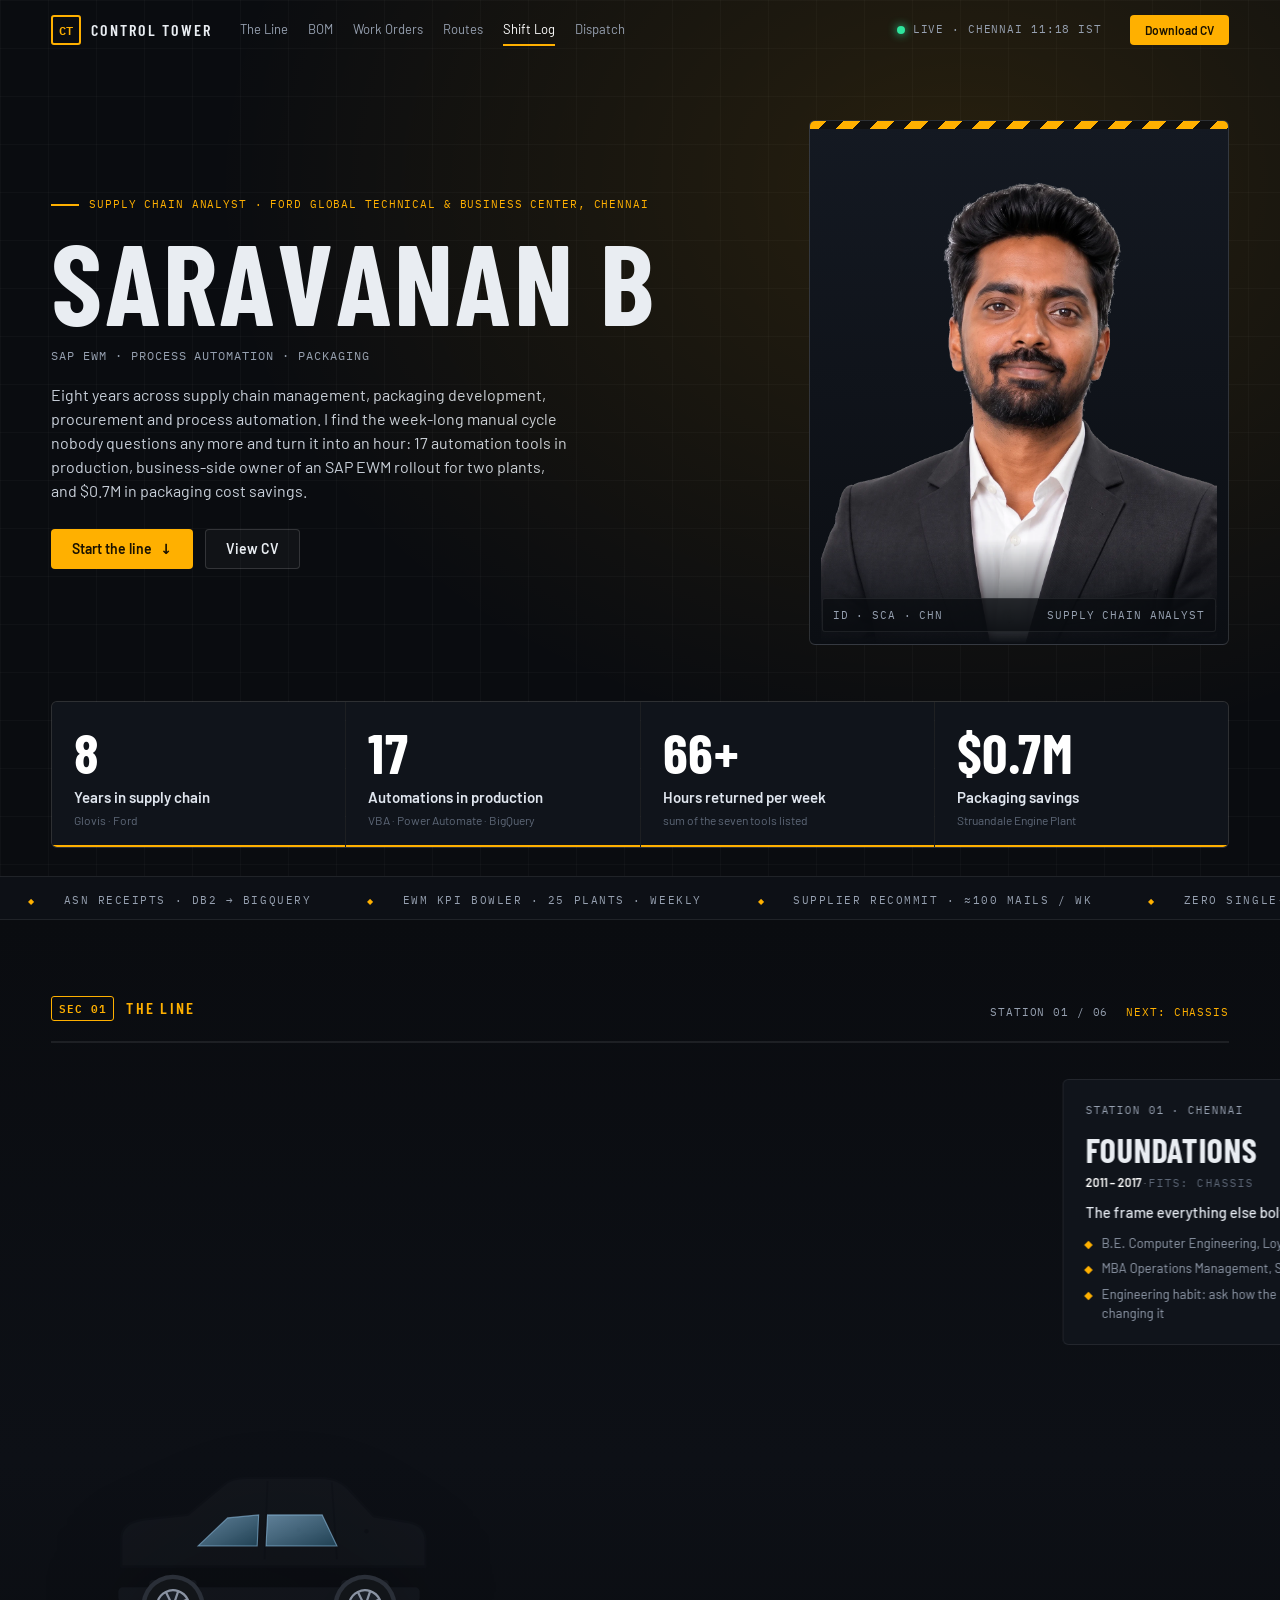
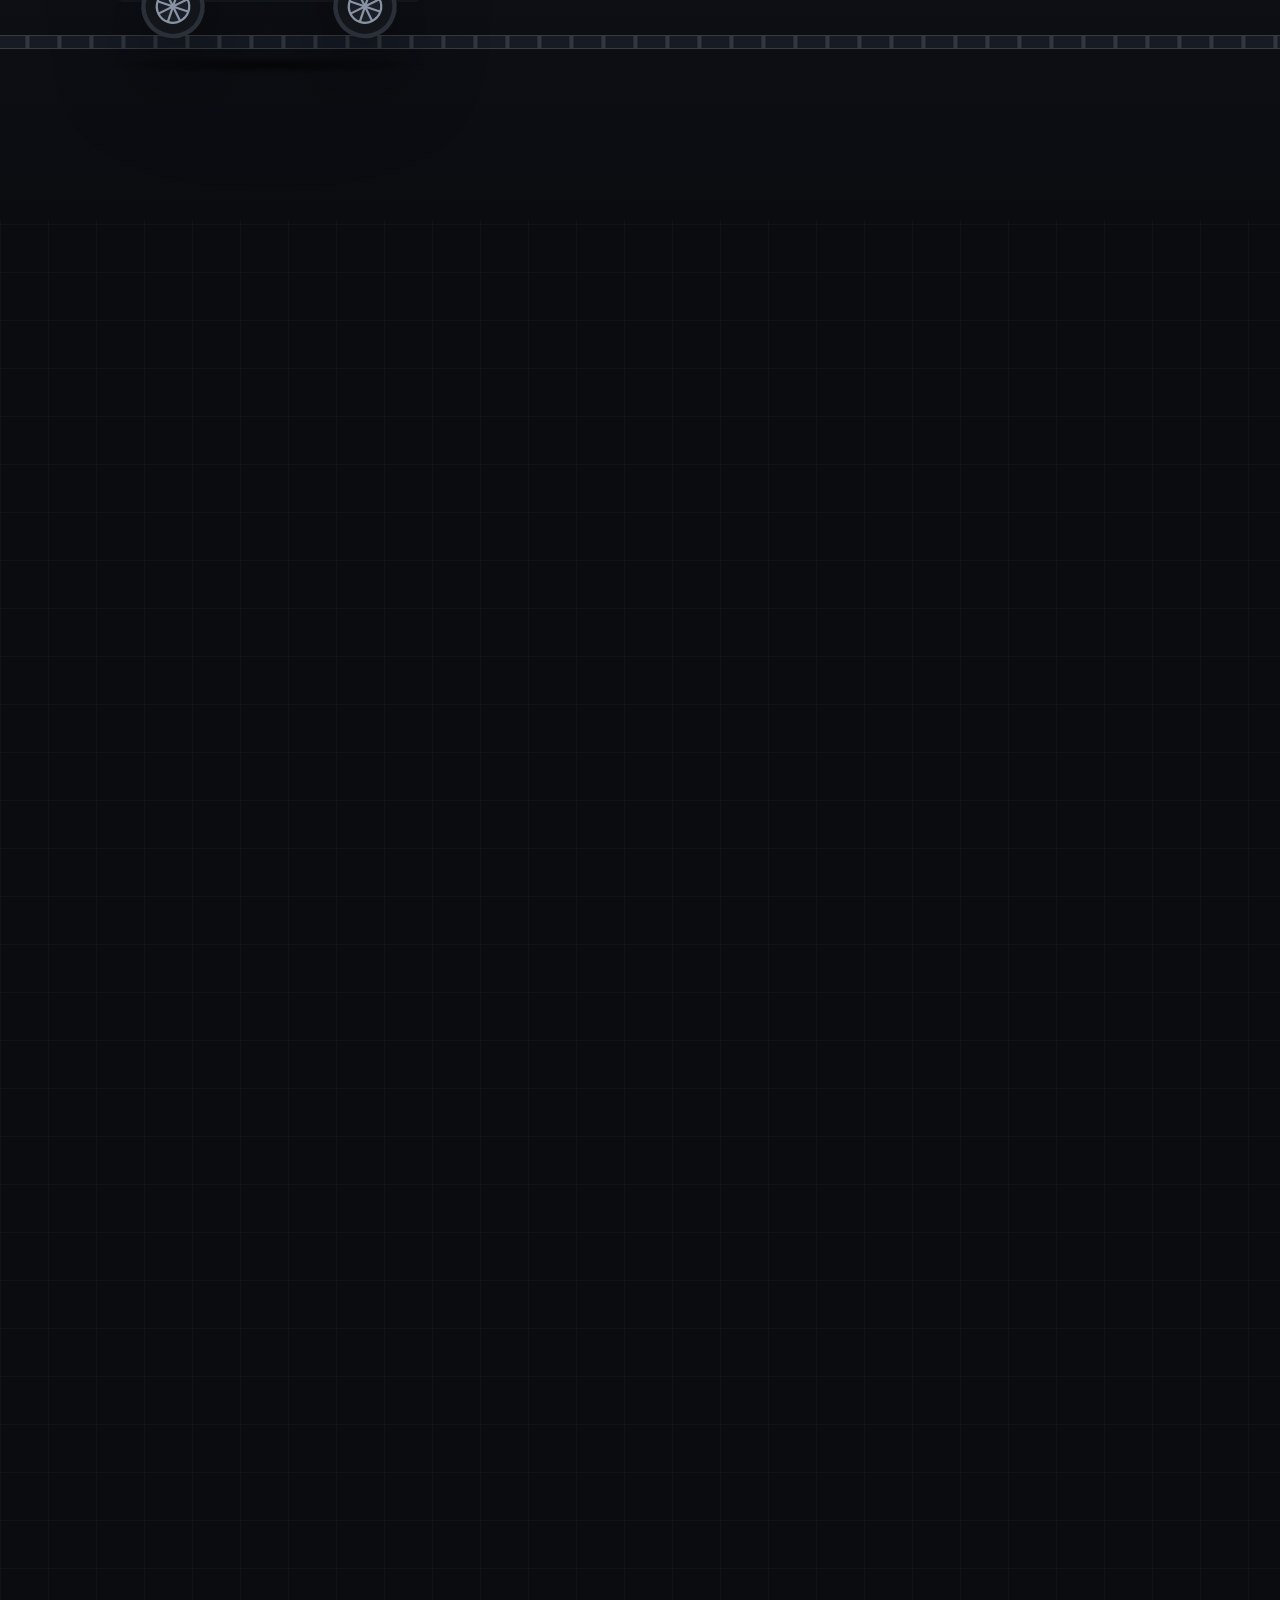
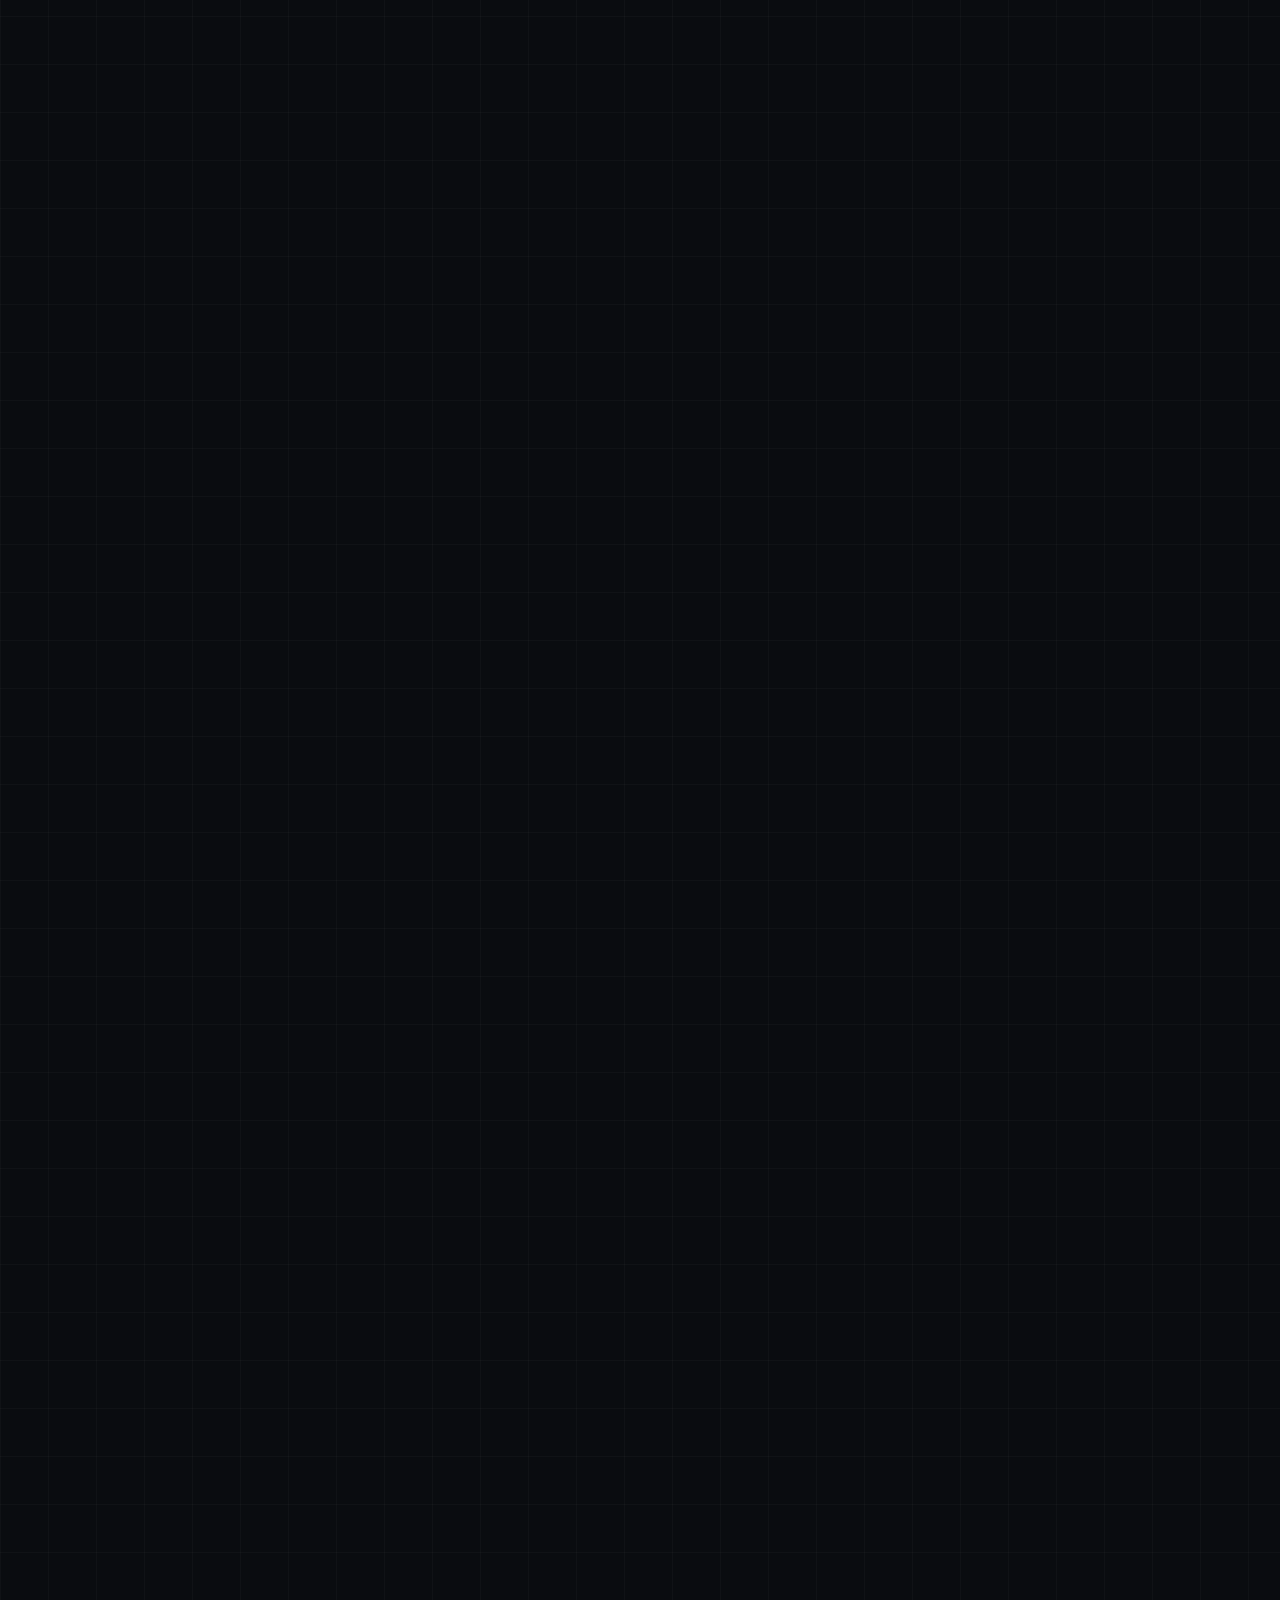
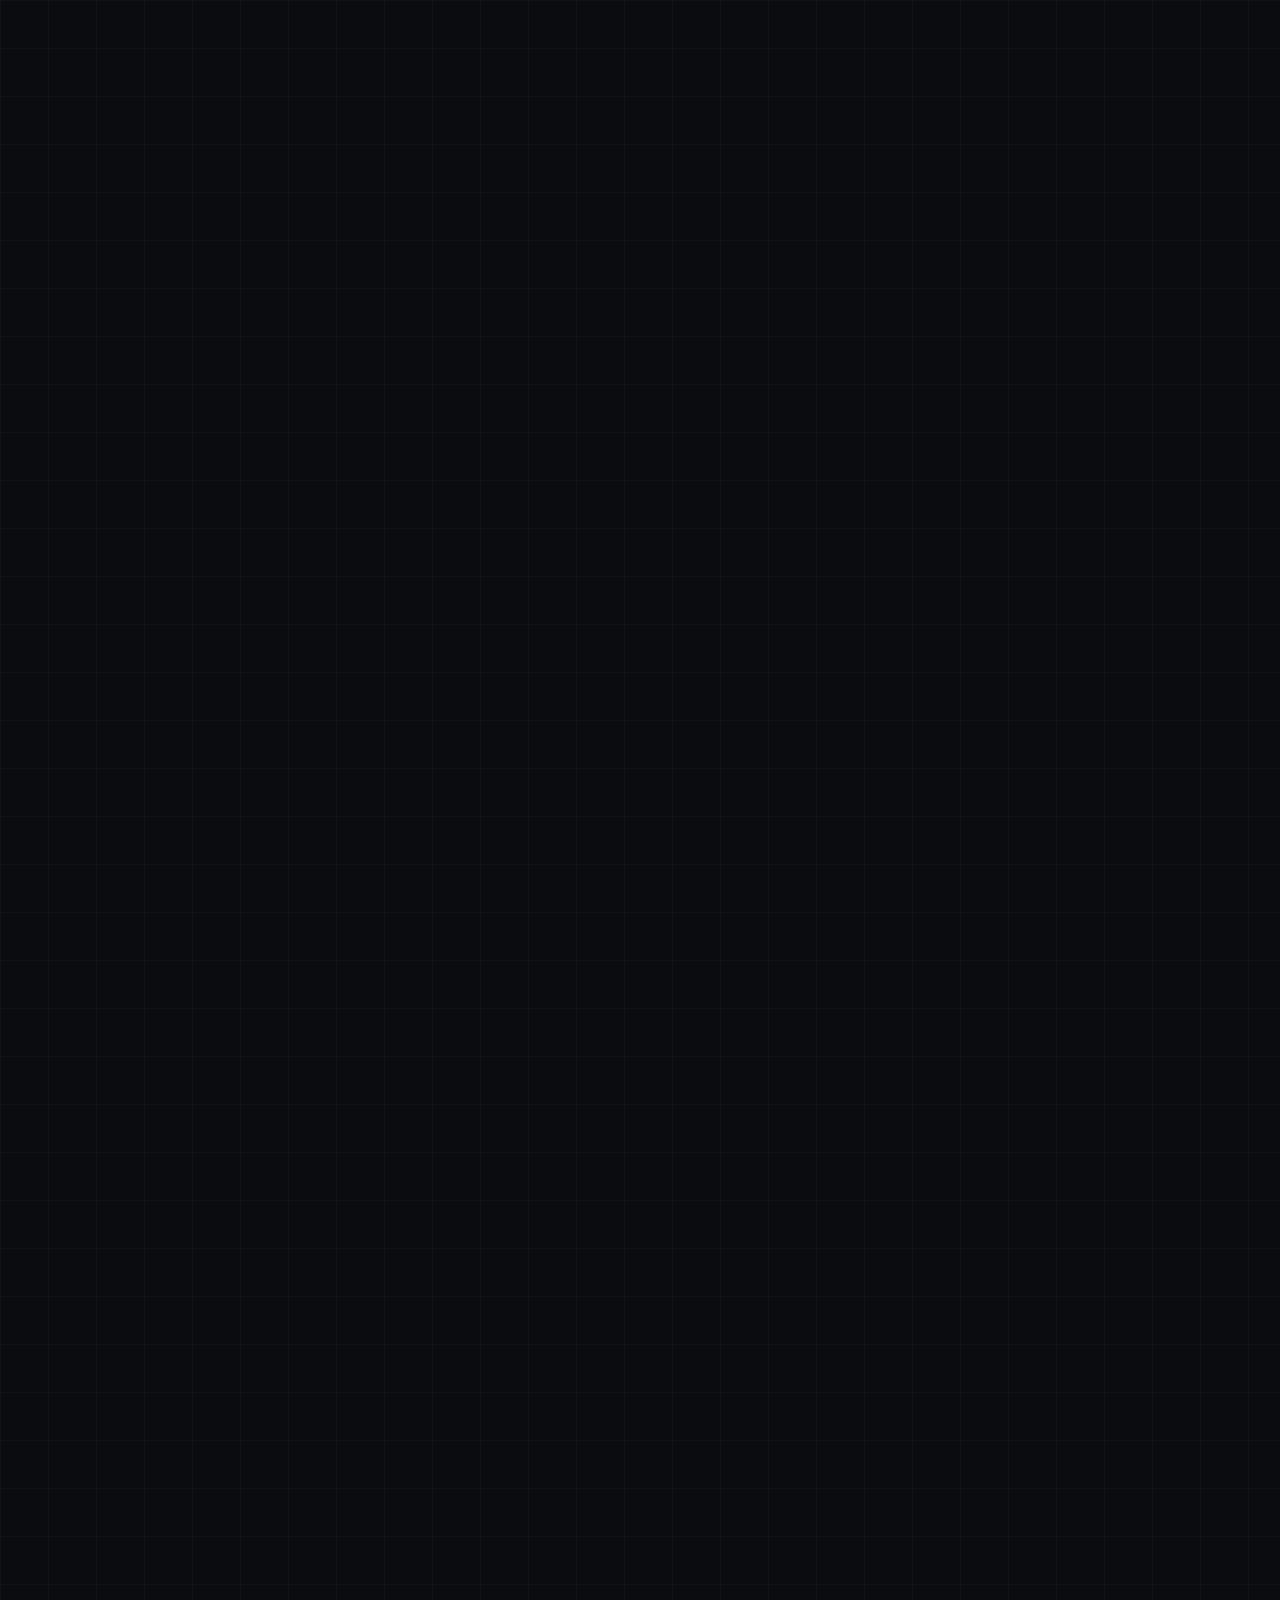
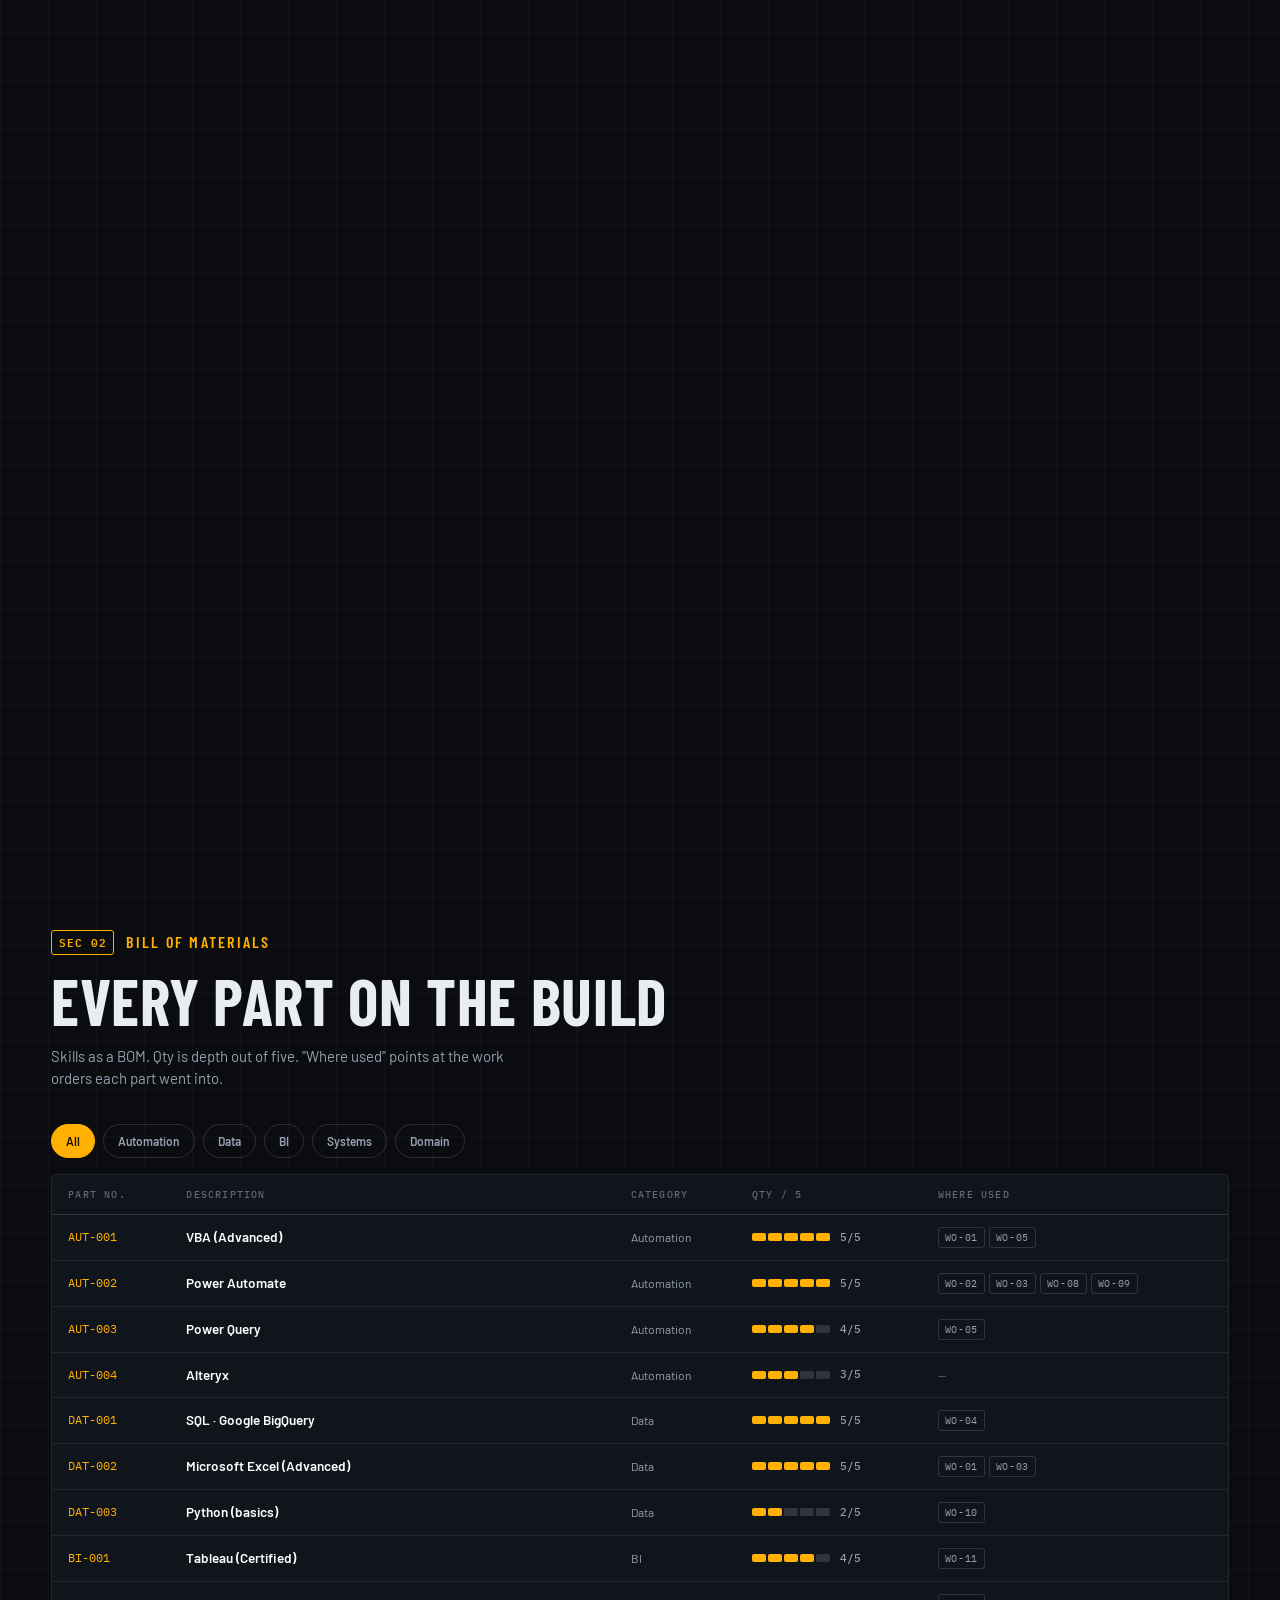
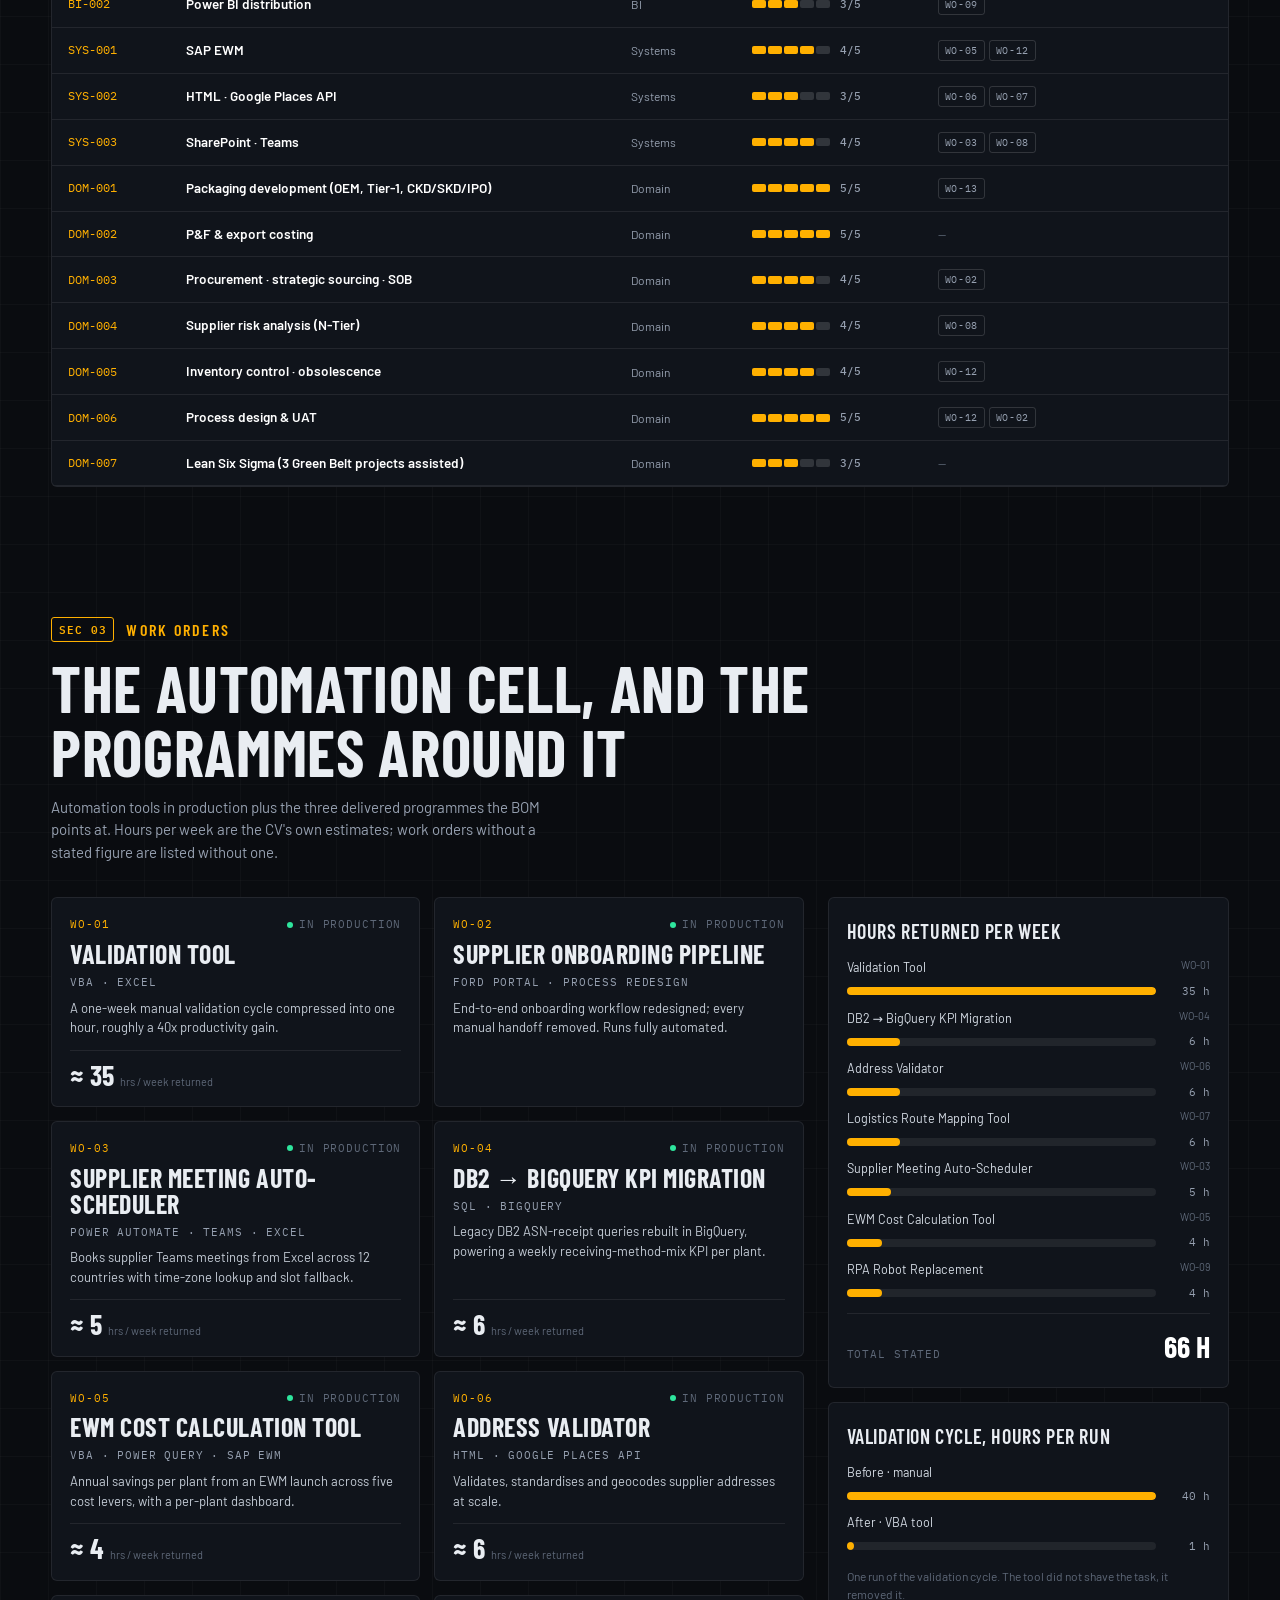
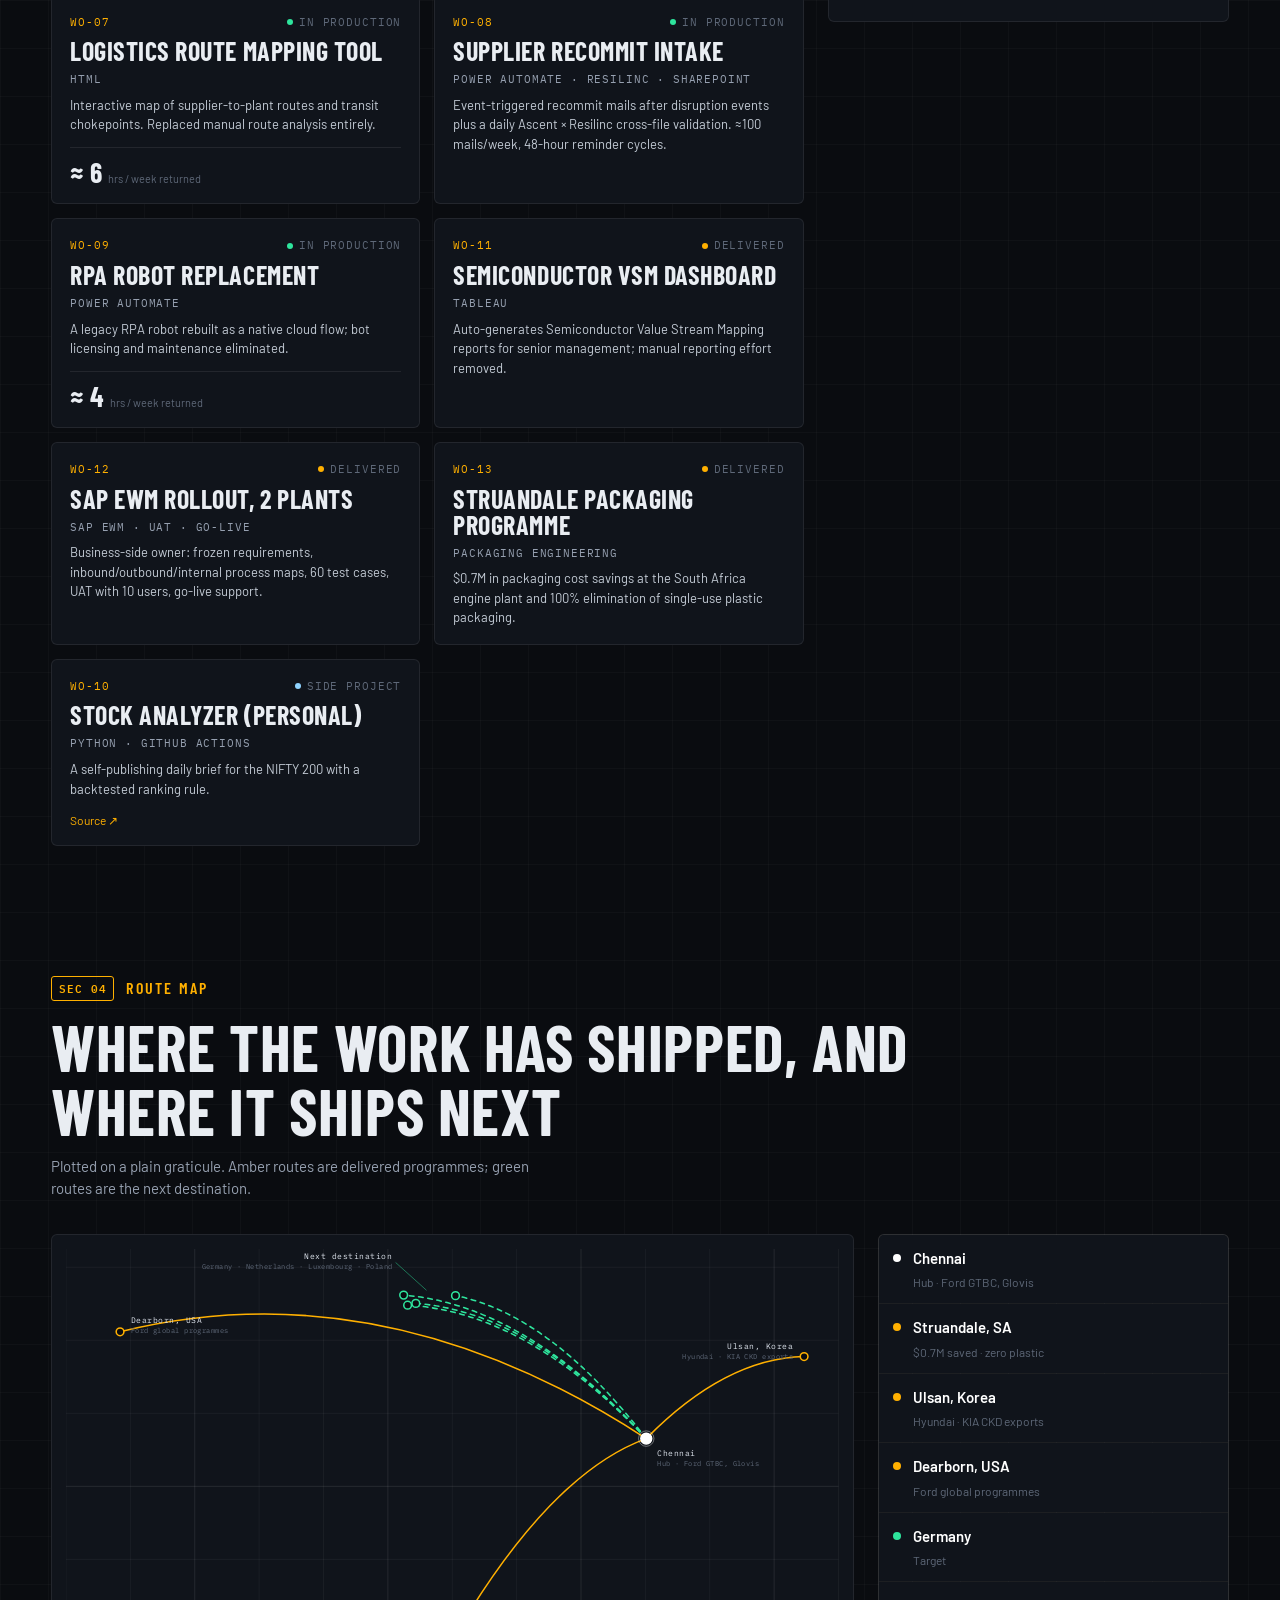
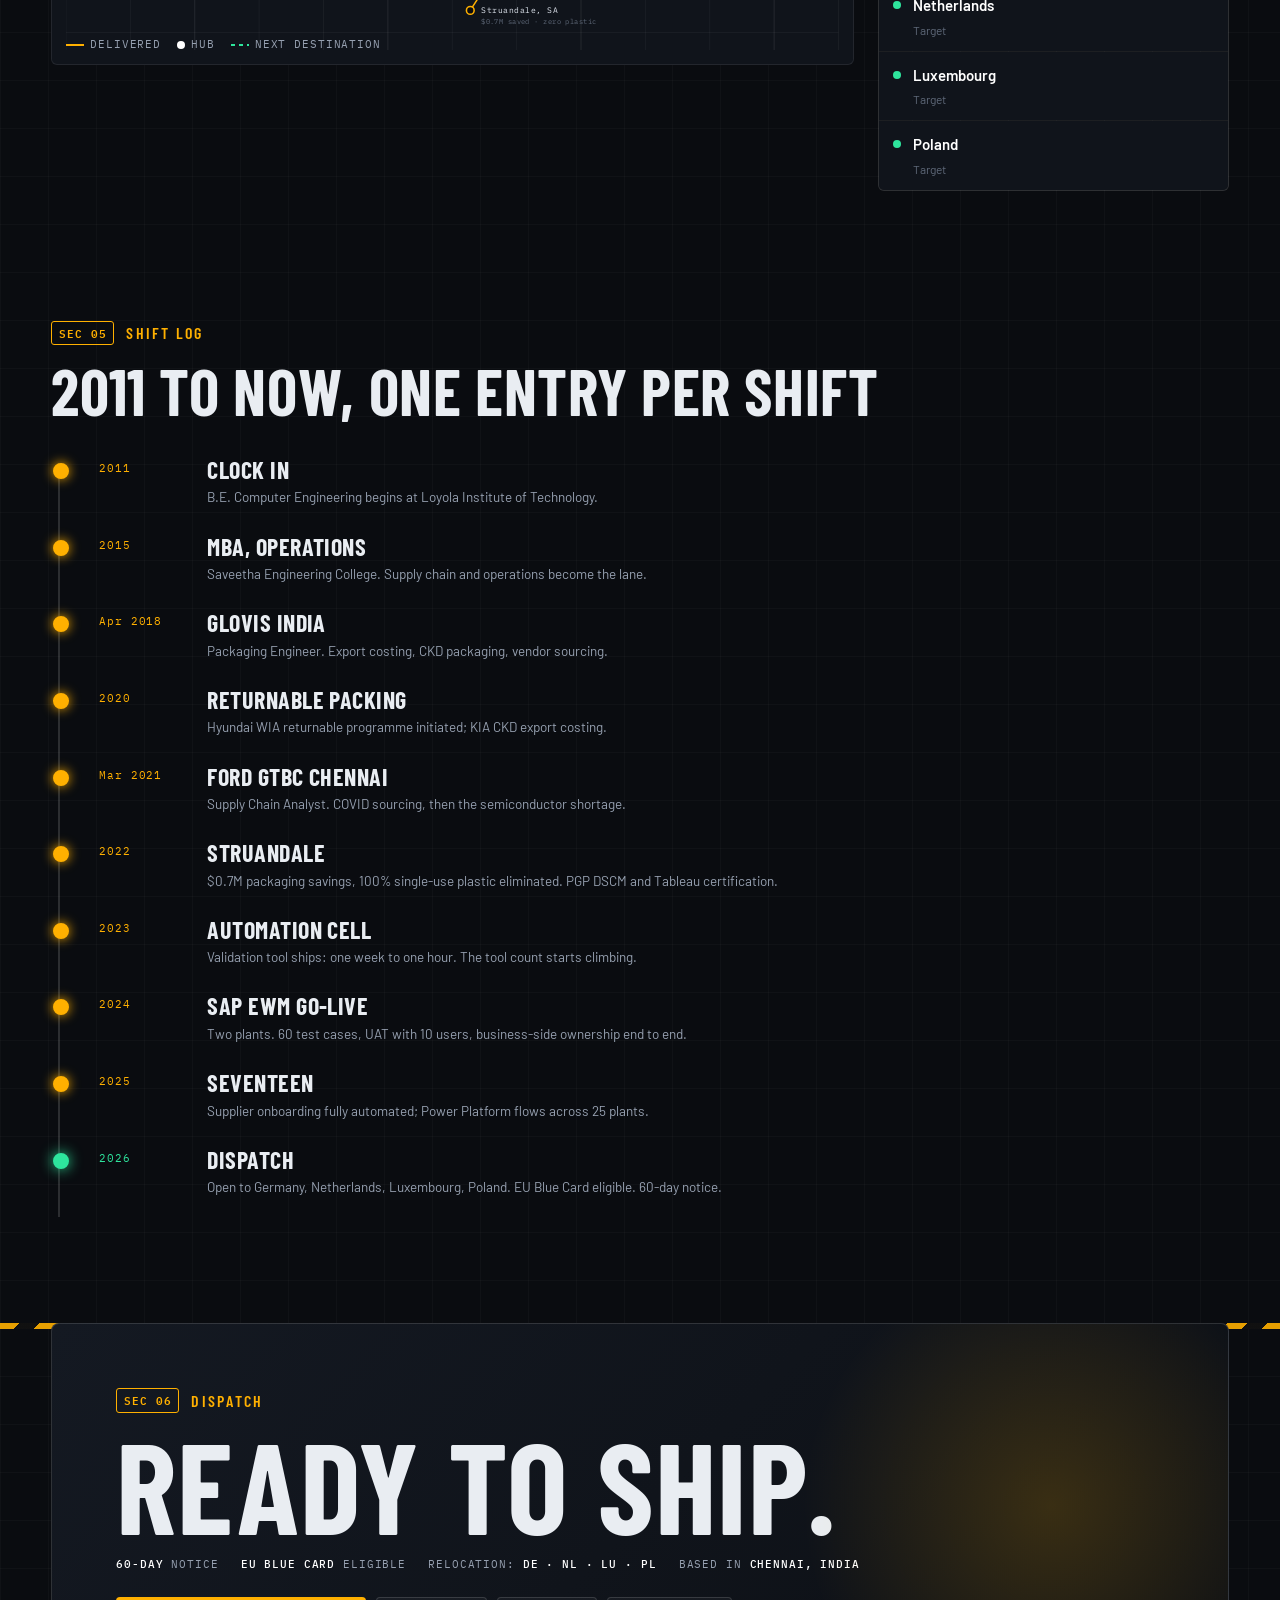
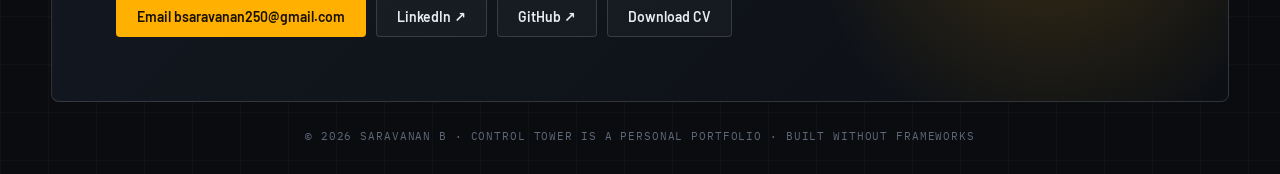
==== control-tower/index.html @ 8e29dbd4 "Add Control Tower: assembly-line themed portfolio Second portfolio concept for an automotive supply " ====
<!doctype html>
<html lang="en">
<head>
  <meta charset="utf-8">
  <meta name="viewport" content="width=device-width, initial-scale=1">
  <title>Control Tower · Saravanan B</title>
  <meta name="description" content="Saravanan B, Supply Chain Analyst. Eight years of automotive supply chain, packaging and process automation, told as an assembly line.">
  <meta name="theme-color" content="#0a0c10">
  <link rel="preconnect" href="https://fonts.googleapis.com">
  <link rel="preconnect" href="https://fonts.gstatic.com" crossorigin>
  <link href="https://fonts.googleapis.com/css2?family=Barlow+Condensed:wght@500;600;700&family=Barlow:wght@400;500;600&family=IBM+Plex+Mono:wght@400;500&display=swap" rel="stylesheet">
  <link rel="stylesheet" href="styles.css">
  <link rel="icon" href="assets/favicon.svg" type="image/svg+xml">
</head>
<body>

  <!-- Boot sequence -->
  <div id="boot" class="boot" aria-hidden="true">
    <svg class="boot__cluster" viewBox="0 0 400 240" aria-hidden="true">
      <defs><linearGradient id="arc" x1="0" x2="1"><stop offset="0" stop-color="#ffb000" stop-opacity=".2"/><stop offset="1" stop-color="#ffb000"/></linearGradient></defs>
      <path class="boot__track" d="M40 200 A160 160 0 0 1 360 200" />
      <path class="boot__arc" d="M40 200 A160 160 0 0 1 360 200" />
      <g class="boot__ticks" id="boot-ticks"></g>
      <g class="boot__needle" id="boot-needle"><line x1="200" y1="200" x2="200" y2="60" /><circle cx="200" cy="200" r="9" /></g>
      <text class="boot__num" x="200" y="150" text-anchor="middle" id="boot-num">0</text>
      <text class="boot__unit" x="200" y="172" text-anchor="middle">HRS / WK RETURNED</text>
    </svg>
    <pre class="boot__log" id="boot-log" aria-live="polite"></pre>
    <div class="boot__name" id="boot-name"></div>
    <button class="boot__skip" id="boot-skip" type="button">Skip boot</button>
  </div>

  <header class="nav" id="nav">
    <a class="nav__brand" href="#top"><span class="nav__mono">CT</span><span>Control Tower</span></a>
    <nav class="nav__links" aria-label="Sections">
      <a href="#line">The Line</a><a href="#bom">BOM</a><a href="#work">Work Orders</a><a href="#routes">Routes</a><a href="#log">Shift Log</a><a href="#contact">Dispatch</a>
    </nav>
    <div class="nav__status"><span class="dot dot--ok"></span><span class="mono" id="clock">LIVE · CHENNAI</span></div>
    <a class="btn btn--amber btn--sm" id="nav-cv" href="#" download>Download CV</a>
  </header>

  <main id="top">
    <!-- Hero -->
    <section class="hero">
      <div class="hero__grid">
        <div class="hero__copy">
          <div class="eyebrow"><span class="mono" id="hero-eyebrow"></span></div>
          <h1 class="hero__name" id="hero-name"></h1>
          <p class="hero__tag mono" id="hero-tag"></p>
          <p class="hero__text" id="hero-summary"></p>
          <div class="hero__actions">
            <a class="btn btn--amber" href="#line">Start the line <span class="arrow">↓</span></a>
            <a class="btn btn--ghost" id="hero-cv" href="#" target="_blank" rel="noopener">View CV</a>
          </div>
        </div>
        <figure class="plate">
          <div class="plate__hazard"></div>
          <img id="hero-photo" alt="" src="">
          <figcaption class="plate__tag mono"><span>ID · SCA · CHN</span><span id="plate-role"></span></figcaption>
        </figure>
      </div>
      <div class="kpis" id="kpis"></div>
      <div class="ticker" aria-hidden="true"><div class="ticker__track" id="ticker"></div></div>
    </section>

    <!-- The Line -->
    <section class="line" id="line">
      <div class="line__sticky">
        <div class="line__head">
          <div class="section-label"><span class="mono">SEC 01</span> The Line</div>
          <div class="line__station mono"><span id="line-counter">STATION 01 / 06</span><span id="line-part">Fitting: Chassis</span></div>
          <div class="line__progress"><i id="line-bar"></i></div>
        </div>
        <div class="line__stage">
          <div class="car" id="car">
            <svg viewBox="0 0 520 230" aria-label="Vehicle being assembled">
              <defs>
                <linearGradient id="paint" x1="0" y1="0" x2="0" y2="1"><stop offset="0" stop-color="#ffc840"/><stop offset="1" stop-color="#e08a00"/></linearGradient>
                <linearGradient id="glassg" x1="0" y1="0" x2="1" y2="1"><stop offset="0" stop-color="#9fd8ff" stop-opacity=".55"/><stop offset="1" stop-color="#2b5f7a" stop-opacity=".6"/></linearGradient>
                <filter id="glow" x="-50%" y="-50%" width="200%" height="200%"><feGaussianBlur stdDeviation="6" result="b"/><feMerge><feMergeNode in="b"/><feMergeNode in="SourceGraphic"/></feMerge></filter>
              </defs>
              <g class="car__layer car__chassis" data-part="chassis">
                <rect x="58" y="150" width="404" height="16" rx="4"/>
                <rect x="100" y="140" width="60" height="12" rx="3"/><rect x="360" y="140" width="60" height="12" rx="3"/>
                <line x1="130" y1="166" x2="130" y2="178"/><line x1="390" y1="166" x2="390" y2="178"/>
              </g>
              <g class="car__layer car__body" data-part="body">
                <path class="car__shell" d="M60 160 L60 122 Q60 100 92 96 L150 90 L198 50 Q208 40 230 40 L330 40 Q356 40 372 60 L402 92 L450 100 Q472 104 472 126 L472 160 Z"/>
                <path class="car__sill" d="M60 160 L472 160" />
                <path class="car__door" d="M258 44 L254 150 M345 46 L352 150" />
                <circle class="car__handle" cx="300" cy="110" r="3"/><circle class="car__handle" cx="392" cy="112" r="3"/>
              </g>
              <g class="car__layer car__glass" data-part="glass">
                <path d="M164 92 L204 54 L246 50 L244 92 Z"/>
                <path d="M258 50 L332 50 L352 92 L256 92 Z"/>
              </g>
              <g class="car__layer car__wheels" data-part="wheels">
                <g class="wheel" style="transform-origin:130px 174px"><circle cx="130" cy="174" r="40"/><circle class="rim" cx="130" cy="174" r="22"/><path class="spokes" d="M130 152v44M108 174h44M114 158l32 32M146 158l-32 32"/></g>
                <g class="wheel" style="transform-origin:390px 174px"><circle cx="390" cy="174" r="40"/><circle class="rim" cx="390" cy="174" r="22"/><path class="spokes" d="M390 152v44M368 174h44M374 158l32 32M406 158l-32 32"/></g>
              </g>
              <g class="car__layer car__lights" data-part="lights">
                <ellipse class="head" cx="464" cy="120" rx="8" ry="6"/><path class="beam" d="M472 112 L520 96 L520 146 L472 128 Z"/>
                <rect class="tail" x="58" y="118" width="10" height="12" rx="2"/>
              </g>
            </svg>
            <div class="car__shadow"></div>
          </div>
          <div class="belt"><div class="belt__rollers" id="belt"></div></div>
          <div class="line__track" id="line-track"></div>
        </div>
      </div>
    </section>

    <!-- BOM -->
    <section class="section" id="bom">
      <div class="section__head">
        <div class="section-label"><span class="mono">SEC 02</span> Bill of Materials</div>
        <h2 class="section__title">Every part on the build</h2>
        <p class="section__sub">Skills as a BOM. Qty is depth out of five. "Where used" points at the work orders each part went into.</p>
      </div>
      <div class="filters" id="bom-filters" role="tablist"></div>
      <div class="table-wrap">
        <table class="bom" id="bom-table">
          <thead><tr><th class="mono">Part No.</th><th>Description</th><th>Category</th><th>Qty / 5</th><th>Where used</th></tr></thead>
          <tbody id="bom-body"></tbody>
        </table>
      </div>
    </section>

    <!-- Work orders -->
    <section class="section" id="work">
      <div class="section__head">
        <div class="section-label"><span class="mono">SEC 03</span> Work Orders</div>
        <h2 class="section__title">The automation cell, and the programmes around it</h2>
        <p class="section__sub">Automation tools in production plus the three delivered programmes the BOM points at. Hours per week are the CV's own estimates; work orders without a stated figure are listed without one.</p>
      </div>
      <div class="work">
        <div class="work__cards" id="work-cards"></div>
        <aside class="work__side">
          <div class="panel">
            <h3 class="panel__title">Hours returned per week</h3>
            <div class="meters" id="meters"></div>
            <div class="meters__total mono"><span>Total stated</span><strong id="meters-total">0</strong></div>
          </div>
          <div class="panel">
            <h3 class="panel__title" id="takt-title"></h3>
            <div class="meters" id="takt"></div>
            <p class="panel__note">One run of the validation cycle. The tool did not shave the task, it removed it.</p>
          </div>
        </aside>
      </div>
    </section>

    <!-- Routes -->
    <section class="section" id="routes">
      <div class="section__head">
        <div class="section-label"><span class="mono">SEC 04</span> Route Map</div>
        <h2 class="section__title">Where the work has shipped, and where it ships next</h2>
        <p class="section__sub">Plotted on a plain graticule. Amber routes are delivered programmes; green routes are the next destination.</p>
      </div>
      <div class="routes">
        <div class="map-wrap"><svg class="map" id="map" viewBox="0 0 1000 520" role="img" aria-label="Route map from Chennai"></svg>
          <div class="map__legend mono"><span><i class="sw sw--delivered"></i>Delivered</span><span><i class="sw sw--hub"></i>Hub</span><span><i class="sw sw--next"></i>Next destination</span></div>
        </div>
        <ul class="manifest" id="manifest"></ul>
      </div>
    </section>

    <!-- Shift log -->
    <section class="section" id="log">
      <div class="section__head">
        <div class="section-label"><span class="mono">SEC 05</span> Shift Log</div>
        <h2 class="section__title">2011 to now, one entry per shift</h2>
      </div>
      <ol class="log" id="log-list"></ol>
    </section>

    <!-- Dispatch -->
    <footer class="dispatch" id="contact">
      <div class="dispatch__card">
        <div class="section-label"><span class="mono">SEC 06</span> Dispatch</div>
        <h2 class="dispatch__title">Ready to ship.</h2>
        <div class="dispatch__meta mono" id="dispatch-meta"></div>
        <div class="dispatch__actions" id="dispatch-actions"></div>
      </div>
      <p class="dispatch__foot mono" id="foot"></p>
    </footer>
  </main>

  <script src="data.js"></script>
  <script src="app.js"></script>
</body>
</html>
---- control-tower/styles.css ----
/* ============================================================
   CONTROL TOWER · industrial dark, andon amber
   ============================================================ */
:root{
  --bg:#0a0c10; --panel:#10141b; --panel-2:#161b24; --line:rgba(255,255,255,.08); --line-2:rgba(255,255,255,.14);
  --text:#e9edf2; --muted:#96a0b0; --dim:#5e6878;
  --amber:#ffb000; --amber-2:#ff8a00; --amber-dim:rgba(255,176,0,.14); --green:#2ee59d; --red:#ff4d4f; --blue:#8fd3ff;
  --display:"Barlow Condensed","Arial Narrow",sans-serif; --body:"Barlow",system-ui,sans-serif; --mono:"IBM Plex Mono",ui-monospace,Menlo,monospace;
  --gutter:clamp(16px,4vw,64px); --ease:cubic-bezier(.2,.7,.2,1); --ease-out:cubic-bezier(.16,1,.3,1);
}
*{box-sizing:border-box}
html{scroll-behavior:smooth}
body{margin:0;background:var(--bg);color:var(--text);font-family:var(--body);font-size:15px;line-height:1.5;overflow-x:hidden;
  background-image:linear-gradient(rgba(255,255,255,.025) 1px,transparent 1px),linear-gradient(90deg,rgba(255,255,255,.025) 1px,transparent 1px);background-size:48px 48px}
a{color:inherit;text-decoration:none} img{display:block;max-width:100%} button{font:inherit;color:inherit;cursor:pointer}
h1,h2,h3{margin:0;font-weight:600} ul,ol{margin:0;padding:0;list-style:none}
.mono{font-family:var(--mono);font-size:11px;letter-spacing:.08em;text-transform:uppercase}
.dot{display:inline-block;width:8px;height:8px;border-radius:50%;background:var(--dim)} .dot--ok{background:var(--green);box-shadow:0 0 10px var(--green);animation:pulse 2s infinite}
@keyframes pulse{0%,100%{opacity:1}50%{opacity:.45}}

.btn{display:inline-flex;align-items:center;gap:8px;padding:12px 20px;border-radius:4px;border:1px solid transparent;font-weight:600;font-size:14px;line-height:1;white-space:nowrap;transition:transform .25s var(--ease),background .2s,border-color .2s,box-shadow .25s}
.btn:hover{transform:translateY(-2px)} .btn--sm{padding:8px 14px;font-size:12px}
.btn--amber{background:var(--amber);color:#1a1200;box-shadow:0 0 0 0 rgba(255,176,0,.4)} .btn--amber:hover{box-shadow:0 8px 30px rgba(255,176,0,.35)}
.btn--ghost{border-color:var(--line-2);background:rgba(255,255,255,.03)} .btn--ghost:hover{border-color:var(--amber);background:var(--amber-dim)}
.btn .arrow{display:inline-block;transition:transform .3s var(--ease)} .btn:hover .arrow{transform:translateY(3px)}

/* ---------- boot ---------- */
.boot{position:fixed;inset:0;z-index:100;background:#06070a;display:grid;place-items:center;grid-template-rows:1fr auto auto 1fr;padding:40px;transition:opacity .6s ease,visibility .6s}
.boot.is-done{opacity:0;visibility:hidden;pointer-events:none}
.boot__cluster{width:min(80vw,420px);align-self:end}
.boot__track{fill:none;stroke:rgba(255,255,255,.08);stroke-width:14;stroke-linecap:round}
.boot__arc{fill:none;stroke:url(#arc);stroke-width:14;stroke-linecap:round;stroke-dasharray:503;stroke-dashoffset:503;animation:sweep 2.2s var(--ease-out) .3s forwards}
.boot__ticks line{stroke:rgba(255,255,255,.3);stroke-width:2}
.boot__needle line{stroke:var(--amber);stroke-width:4;stroke-linecap:round} .boot__needle circle{fill:#111;stroke:var(--amber);stroke-width:3}
.boot__needle{transform-origin:200px 200px;transform:rotate(-90deg);animation:needle 2.2s var(--ease-out) .3s forwards}
.boot__num{font-family:var(--display);font-size:64px;font-weight:700;fill:#fff} .boot__unit{font-family:var(--mono);font-size:10px;letter-spacing:.2em;fill:var(--muted)}
@keyframes sweep{to{stroke-dashoffset:503px;stroke-dashoffset:calc(503px - 503px * .39)}}
@keyframes needle{to{transform:rotate(-20deg)}}
.boot__log{margin:8px 0 0;font-family:var(--mono);font-size:11px;letter-spacing:.08em;color:var(--muted);min-height:84px;text-align:left;width:min(80vw,420px)}
.boot__log b{color:var(--green);font-weight:500}
.boot__name{font-family:var(--display);font-weight:700;font-size:clamp(40px,9vw,96px);letter-spacing:.06em;text-transform:uppercase;line-height:1;opacity:0;transform:translateY(10px);transition:opacity .6s ease,transform .6s var(--ease-out)}
.boot__name.is-in{opacity:1;transform:none}
.boot__skip{position:absolute;right:24px;bottom:24px;background:none;border:1px solid var(--line-2);color:var(--muted);padding:8px 14px;border-radius:4px;font-family:var(--mono);font-size:11px;letter-spacing:.1em;text-transform:uppercase}

/* ---------- nav ---------- */
.nav{position:fixed;top:0;left:0;right:0;z-index:50;height:60px;display:flex;align-items:center;gap:28px;padding:0 var(--gutter);border-bottom:1px solid transparent;transition:background .3s,border-color .3s}
.nav.is-solid{background:rgba(10,12,16,.85);backdrop-filter:blur(12px);border-color:var(--line)}
.nav__brand{display:flex;align-items:center;gap:10px;font-family:var(--display);font-weight:600;font-size:16px;letter-spacing:.14em;text-transform:uppercase}
.nav__mono{display:grid;place-items:center;width:30px;height:30px;border:2px solid var(--amber);color:var(--amber);font-family:var(--mono);font-size:12px;letter-spacing:0;border-radius:3px}
.nav__links{display:flex;gap:20px;font-size:13px;color:var(--muted)} .nav__links a{position:relative;padding:4px 0;transition:color .2s} .nav__links a:hover,.nav__links a.is-active{color:#fff}
.nav__links a.is-active::after{content:"";position:absolute;left:0;right:0;bottom:-3px;height:2px;background:var(--amber)}
.nav__status{margin-left:auto;display:flex;align-items:center;gap:8px;color:var(--muted)}

/* ---------- hero ---------- */
.hero{padding:120px var(--gutter) 0;position:relative}
.hero::before{content:"";position:absolute;inset:0;background:radial-gradient(ellipse at 75% 20%,rgba(255,176,0,.12),transparent 55%);pointer-events:none}
.hero__grid{display:grid;grid-template-columns:minmax(0,1.3fr) minmax(280px,.8fr);gap:clamp(24px,5vw,80px);align-items:center}
.eyebrow{color:var(--amber);margin-bottom:14px;display:flex;align-items:center;gap:10px} .eyebrow::before{content:"";width:28px;height:2px;background:var(--amber)}
.hero__name{font-family:var(--display);font-weight:700;font-size:clamp(56px,9vw,132px);line-height:.92;letter-spacing:.02em;text-transform:uppercase}
.hero__name .w{display:inline-block;overflow:hidden;vertical-align:bottom} .hero__name .w span{display:inline-block;transform:translateY(110%);animation:rise 1s var(--ease-out) forwards;animation-delay:calc(var(--i) * .08s)}
@keyframes rise{to{transform:none}}
.hero__tag{margin:14px 0 18px;color:var(--muted);font-size:12px}
.hero__text{max-width:58ch;font-size:16px;color:#c9d0da;margin:0 0 26px}
.hero__actions{display:flex;flex-wrap:wrap;gap:12px}
.plate{position:relative;margin:0;aspect-ratio:4/5;max-width:420px;justify-self:end;width:100%;border:1px solid var(--line-2);border-radius:6px;background:linear-gradient(180deg,#141922,#0b0e13);overflow:hidden;animation:fadein 1s ease .3s both}
.plate img{width:100%;height:100%;object-fit:contain;object-position:center bottom;padding-top:28px;-webkit-mask-image:linear-gradient(180deg,#000 80%,transparent);mask-image:linear-gradient(180deg,#000 80%,transparent)}
.plate__hazard{position:absolute;top:0;left:0;right:0;height:8px;background:repeating-linear-gradient(135deg,var(--amber) 0 12px,#111 12px 24px)}
.plate__tag{position:absolute;left:12px;right:12px;bottom:12px;display:flex;justify-content:space-between;padding:8px 10px;background:rgba(10,12,16,.75);border:1px solid var(--line);border-radius:3px;color:var(--muted)}
@keyframes fadein{from{opacity:0}to{opacity:1}}
.kpis{display:grid;grid-template-columns:repeat(4,1fr);gap:1px;margin-top:56px;background:var(--line);border:1px solid var(--line);border-radius:6px;overflow:hidden}
.kpi{background:var(--panel);padding:22px 22px 18px;position:relative;overflow:hidden}
.kpi::after{content:"";position:absolute;left:0;bottom:0;height:2px;width:0;background:var(--amber);transition:width 1.2s var(--ease-out)} .kpi.is-in::after{width:100%}
.kpi__value{font-family:var(--display);font-weight:700;font-size:56px;line-height:1;letter-spacing:.01em;color:#fff}
.kpi__label{margin-top:6px;font-weight:600;color:#dfe5ee} .kpi__note{font-size:12px;color:var(--dim);margin-top:2px}
.ticker{margin:28px calc(-1 * var(--gutter)) 0;border-top:1px solid var(--line);border-bottom:1px solid var(--line);background:#0d1016;overflow:hidden;white-space:nowrap}
.ticker__track{display:inline-block;padding:10px 0;animation:ticker 40s linear infinite} .ticker__track span{font-family:var(--mono);font-size:11px;letter-spacing:.14em;color:var(--muted);padding:0 28px} .ticker__track span::before{content:"◆";color:var(--amber);margin-right:28px;font-size:8px;vertical-align:middle}
@keyframes ticker{to{transform:translateX(-50%)}}

/* ---------- sections ---------- */
.section{padding:110px var(--gutter) 20px}
.section__head{max-width:860px;margin-bottom:34px}
.section-label{display:flex;align-items:center;gap:12px;font-family:var(--display);font-weight:600;font-size:16px;letter-spacing:.14em;text-transform:uppercase;color:var(--amber)}
.section-label .mono{padding:3px 7px;border:1px solid var(--amber);border-radius:3px;color:var(--amber)}
.section__title{font-family:var(--display);font-weight:700;font-size:clamp(36px,5.2vw,64px);line-height:1;letter-spacing:.01em;margin-top:14px;text-transform:uppercase}
.section__sub{margin:12px 0 0;color:var(--muted);max-width:62ch}
.reveal{opacity:0;transform:translateY(26px);transition:opacity .8s ease,transform .9s var(--ease-out)} .reveal.is-in{opacity:1;transform:none}
.reveal-clip{clip-path:inset(0 100% 0 0);transition:clip-path 1s var(--ease-out)} .reveal-clip.is-in{clip-path:inset(0 0 0 0)}

/* ---------- the line ---------- */
.line{position:relative;height:calc(100vh * 7)}
.line__sticky{position:sticky;top:0;height:100vh;overflow:hidden;display:flex;flex-direction:column;background:linear-gradient(180deg,var(--bg),#0d1016 60%,#0a0c10)}
.line__head{padding:76px var(--gutter) 0;display:grid;grid-template-columns:1fr auto;gap:8px 24px;align-items:end}
.line__station{display:flex;gap:18px;color:var(--muted)} .line__station span:last-child{color:var(--amber)}
.line__progress{grid-column:1/-1;height:2px;background:var(--line);margin-top:12px} .line__progress i{display:block;height:100%;width:0;background:var(--amber);box-shadow:0 0 12px var(--amber)}
.line__stage{position:relative;flex:1;min-height:0}
.car{position:absolute;left:clamp(16px,6vw,90px);bottom:21.5%;width:clamp(220px,30vw,460px);z-index:3;filter:drop-shadow(0 30px 40px rgba(0,0,0,.6))}
.car svg{width:100%;height:auto;overflow:visible}
.car__layer{transition:opacity .7s ease,transform .9s var(--ease-out);opacity:.12}
.car__layer.is-fitted{opacity:1}
.car__chassis rect,.car__chassis line{fill:#4a5260;stroke:#4a5260;stroke-width:4;stroke-linecap:round}
.car__body{transform:translateY(-40px)} .car__body.is-fitted{transform:none}
.car__shell{fill:#39414d;stroke:#1d222b;stroke-width:3;stroke-linejoin:round;transition:fill 1.2s ease}
.car.is-painted .car__shell{fill:url(#paint)}
.car__sill{stroke:#1d222b;stroke-width:3} .car__door{fill:none;stroke:#1d222b;stroke-width:2.5;opacity:.7} .car__handle{fill:#1d222b}
.car__glass path{fill:url(#glassg);stroke:#9fd8ff;stroke-opacity:.5;stroke-width:1.5}
.car__glass{transform:translateY(-26px)} .car__glass.is-fitted{transform:none}
.car__wheels{transform:translateY(60px)} .car__wheels.is-fitted{transform:none}
.wheel circle{fill:#121519;stroke:#2a2f38;stroke-width:6} .wheel .rim{fill:#1a1f27;stroke:#8a93a3;stroke-width:3} .wheel .spokes{stroke:#8a93a3;stroke-width:3;fill:none}
.car__lights .head{fill:#fff4cc;filter:url(#glow)} .car__lights .beam{fill:url(#arc);fill:rgba(255,232,160,.18)} .car__lights .tail{fill:#ff4d4f;filter:url(#glow)}
.car__lights{opacity:0} .car__lights.is-fitted{opacity:1}
.car__shadow{position:absolute;left:8%;right:8%;bottom:-12%;height:18px;border-radius:50%;background:radial-gradient(ellipse,rgba(0,0,0,.6),transparent 70%)}
.belt{position:absolute;left:0;right:0;bottom:22%;height:14px;background:#161b24;border-top:1px solid var(--line-2);border-bottom:1px solid var(--line-2);z-index:2}
.belt__rollers{height:100%;background:repeating-linear-gradient(90deg,transparent 0 28px,rgba(255,255,255,.12) 28px 32px);will-change:background-position}
.line__track{position:absolute;top:0;bottom:34%;left:0;display:flex;align-items:flex-start;gap:clamp(24px,4vw,64px);padding:4vh 0 0 100vw;will-change:transform}
.station{flex:0 0 clamp(300px,34vw,440px);position:relative;background:var(--panel);border:1px solid var(--line);border-radius:6px;padding:22px 22px 20px;transition:transform .8s var(--ease-out),border-color .5s,opacity .6s;opacity:.5;transform:translateY(14px) scale(.98)}
.station.is-active{opacity:1;transform:none;border-color:rgba(255,176,0,.5);box-shadow:0 20px 60px rgba(0,0,0,.5),0 0 0 1px rgba(255,176,0,.15)}
.station.is-active .station__part{color:var(--amber)}
.station__top{display:flex;justify-content:space-between;align-items:center;color:var(--muted);margin-bottom:14px}
.station__part{font-family:var(--mono);font-size:11px;letter-spacing:.1em;text-transform:uppercase;color:var(--dim);transition:color .4s}
.station__n{font-family:var(--display);font-weight:700;font-size:54px;line-height:1;color:rgba(255,255,255,.08);position:absolute;right:16px;top:8px}
.station__title{font-family:var(--display);font-weight:700;font-size:34px;line-height:1;letter-spacing:.02em;text-transform:uppercase}
.station__meta{margin:6px 0 10px;color:var(--muted);font-size:12px} .station__meta b{color:#fff;font-weight:600}
.station__lead{font-size:15px;color:#e5eaf1;margin:0 0 10px;font-weight:500}
.station ul{padding-left:0;display:flex;flex-direction:column;gap:6px} .station li{position:relative;padding-left:16px;font-size:13px;color:var(--muted)} .station li::before{content:"";position:absolute;left:0;top:8px;width:6px;height:6px;background:var(--amber);transform:rotate(45deg)}
.line__mobile-head{display:none}

/* ---------- BOM ---------- */
.filters{display:flex;flex-wrap:wrap;gap:8px;margin-bottom:16px}
.chip{padding:7px 14px;border-radius:999px;border:1px solid var(--line-2);background:none;font-size:12px;font-weight:600;color:var(--muted);transition:all .2s} .chip:hover{color:#fff;border-color:#fff} .chip.is-active{background:var(--amber);border-color:var(--amber);color:#1a1200}
.table-wrap{border:1px solid var(--line);border-radius:6px;overflow:auto;background:var(--panel)}
.bom{width:100%;border-collapse:collapse;font-size:13.5px;min-width:720px}
.bom th{text-align:left;padding:12px 16px;font-family:var(--mono);font-size:10px;letter-spacing:.12em;text-transform:uppercase;color:var(--dim);border-bottom:1px solid var(--line-2);font-weight:500}
.bom td{padding:12px 16px;border-bottom:1px solid var(--line);vertical-align:middle}
.bom tr{transition:background .2s,opacity .5s,transform .5s var(--ease-out)} .bom tbody tr:hover{background:rgba(255,176,0,.05)}
.bom tbody tr.is-hidden{display:none} .bom tbody tr.is-stagger{opacity:0;transform:translateX(-10px)}
.bom .pn{font-family:var(--mono);font-size:12px;color:var(--amber)} .bom .cat{font-size:12px;color:var(--muted)} .bom .desc{font-weight:600;color:#fff}
.qty{display:flex;align-items:center;gap:10px} .qty__track{display:flex;gap:2px} .qty__track i{width:14px;height:8px;background:var(--line-2);border-radius:2px} .qty__track i.on{background:var(--amber)} .qty b{font-family:var(--mono);font-size:11px;color:var(--muted);font-weight:500}
.used{display:flex;flex-wrap:wrap;gap:4px} .used span{font-family:var(--mono);font-size:10px;letter-spacing:.06em;padding:2px 6px;border:1px solid var(--line-2);border-radius:3px;color:var(--muted)} .used em{font-style:normal;font-size:12px;color:var(--dim)}

/* ---------- work orders ---------- */
.work{display:grid;grid-template-columns:minmax(0,1.5fr) minmax(300px,.8fr);gap:24px;align-items:start}
.work__cards{display:grid;grid-template-columns:repeat(auto-fill,minmax(280px,1fr));gap:14px}
.wo{position:relative;background:var(--panel);border:1px solid var(--line);border-radius:6px;padding:18px 18px 16px;display:flex;flex-direction:column;gap:8px;transition:transform .35s var(--ease-out),border-color .3s,box-shadow .35s}
.wo:hover,.wo.is-hot{transform:translateY(-4px);border-color:rgba(255,176,0,.6);box-shadow:0 18px 50px rgba(0,0,0,.5)}
.wo__top{display:flex;justify-content:space-between;align-items:center;color:var(--dim)} .wo__id{color:var(--amber)}
.wo__status{display:inline-flex;align-items:center;gap:6px} .wo__status i{width:6px;height:6px;border-radius:50%;background:var(--green)} .wo__status.is-side i{background:var(--blue)} .wo__status.is-done i{background:var(--amber)}
.wo__title{font-family:var(--display);font-weight:700;font-size:26px;line-height:1;letter-spacing:.02em;text-transform:uppercase}
.wo__stack{font-family:var(--mono);font-size:10.5px;letter-spacing:.08em;text-transform:uppercase;color:var(--muted)}
.wo__text{margin:0;font-size:13px;color:#c4ccd6;flex:1}
.wo__hrs{display:flex;align-items:baseline;gap:6px;margin-top:4px;border-top:1px solid var(--line);padding-top:10px} .wo__hrs strong{font-family:var(--display);font-size:28px;font-weight:700;line-height:1} .wo__hrs span{font-size:11px;color:var(--dim)}
.wo__link{font-size:12px;color:var(--amber);margin-top:4px} .wo__link:hover{text-decoration:underline}
.work__side{position:sticky;top:80px;display:flex;flex-direction:column;gap:14px}
.panel{background:var(--panel);border:1px solid var(--line);border-radius:6px;padding:18px}
.panel__title{font-family:var(--display);font-weight:600;font-size:20px;letter-spacing:.03em;text-transform:uppercase;margin-bottom:12px}
.panel__note{margin:12px 0 0;font-size:12px;color:var(--dim)}
.meters{display:flex;flex-direction:column;gap:9px}
.meter{display:grid;grid-template-columns:minmax(0,1fr) 44px;gap:6px 10px;align-items:center;font-size:12.5px;color:#d6dde6}
.meter__name{grid-column:1/-1;display:flex;justify-content:space-between} .meter__name small{color:var(--dim)}
.meter__track{height:8px;background:rgba(255,255,255,.07);border-radius:4px;overflow:hidden} .meter__track i{display:block;height:100%;width:0;background:var(--amber);border-radius:0 4px 4px 0;transition:width 1.1s var(--ease-out)}
.meter__val{font-family:var(--mono);font-size:11px;color:var(--muted);text-align:right}
.meters__total{display:flex;justify-content:space-between;align-items:baseline;margin-top:12px;padding-top:10px;border-top:1px solid var(--line);color:var(--dim)} .meters__total strong{font-family:var(--display);font-size:30px;color:#fff;letter-spacing:0}

/* ---------- routes ---------- */
.routes{display:grid;grid-template-columns:minmax(0,1.6fr) minmax(260px,.7fr);gap:24px;align-items:start}
.map-wrap{position:relative;background:var(--panel);border:1px solid var(--line);border-radius:6px;padding:14px;overflow:hidden}
.map{width:100%;height:auto;display:block}
.map .grat{stroke:rgba(255,255,255,.06);stroke-width:1} .map .grat--major{stroke:rgba(255,255,255,.12)}
.map .route{fill:none;stroke-width:2;stroke-linecap:round;stroke-dasharray:var(--len);stroke-dashoffset:var(--len);transition:stroke-dashoffset 1.6s var(--ease-out)} .map.is-in .route{stroke-dashoffset:0}
.map .route--delivered{stroke:var(--amber)} .map .route--next{stroke:var(--green);stroke-dasharray:6 6;animation:dash 1.4s linear infinite;opacity:0;transition:opacity .6s ease 1.2s} .map.is-in .route--next{opacity:1}
@keyframes dash{to{stroke-dashoffset:-24}}
.map .node{transition:opacity .5s ease;opacity:0} .map.is-in .node{opacity:1}
.map .node circle{stroke-width:2} .map .node--hub circle{fill:#fff;stroke:#fff} .map .node--delivered circle{fill:var(--bg);stroke:var(--amber)} .map .node--next circle{fill:var(--bg);stroke:var(--green)}
.map .node .ring{fill:none;stroke-width:1;opacity:.5} .map .node--hub .ring{stroke:#fff;animation:ring 2.4s ease-out infinite;transform-origin:center;transform-box:fill-box}
@keyframes ring{0%{transform:scale(.5);opacity:.8}100%{transform:scale(2.4);opacity:0}}
.map .label{font-family:var(--mono);font-size:11px;letter-spacing:.06em;fill:#dfe5ee} .map .label--sub{fill:var(--dim);font-size:9.5px}
@media (max-width:640px){.map .label{font-size:15px} .map .label--sub{display:none}}
.map__legend{position:absolute;left:14px;bottom:12px;display:flex;gap:16px;color:var(--muted)} .sw{display:inline-block;width:18px;height:2px;vertical-align:middle;margin-right:6px} .sw--delivered{background:var(--amber)} .sw--next{background:repeating-linear-gradient(90deg,var(--green) 0 4px,transparent 4px 8px)} .sw--hub{width:8px;height:8px;border-radius:50%;background:#fff}
.manifest{display:flex;flex-direction:column;gap:1px;background:var(--line);border:1px solid var(--line);border-radius:6px;overflow:hidden}
.manifest li{background:var(--panel);padding:12px 14px;display:grid;grid-template-columns:auto 1fr;gap:4px 12px;align-items:center;transition:background .2s} .manifest li:hover{background:var(--panel-2)}
.manifest i{width:8px;height:8px;border-radius:50%;background:var(--amber)} .manifest li.is-next i{background:var(--green)} .manifest li.is-hub i{background:#fff}
.manifest b{font-weight:600;color:#fff} .manifest small{grid-column:2;color:var(--dim);font-size:12px}

/* ---------- shift log ---------- */
.log{position:relative;max-width:820px;padding-left:28px}
.log::before{content:"";position:absolute;left:7px;top:6px;bottom:6px;width:2px;background:var(--line-2)}
.log__fill{position:absolute;left:7px;top:6px;width:2px;height:0;background:var(--amber);box-shadow:0 0 10px var(--amber);transition:height .4s linear}
.log li{position:relative;padding:0 0 26px 20px;display:grid;grid-template-columns:90px 1fr;gap:4px 18px}
.log li::before{content:"";position:absolute;left:-26px;top:6px;width:12px;height:12px;border-radius:50%;background:var(--bg);border:2px solid var(--dim);transition:border-color .3s,background .3s,box-shadow .3s}
.log li.is-in::before{border-color:var(--amber);background:var(--amber);box-shadow:0 0 12px var(--amber)}
.log li.is-now::before{border-color:var(--green);background:var(--green);box-shadow:0 0 14px var(--green)}
.log__when{font-family:var(--mono);font-size:11px;letter-spacing:.08em;color:var(--amber);padding-top:3px} .log li.is-now .log__when{color:var(--green)}
.log__title{font-family:var(--display);font-weight:700;font-size:24px;letter-spacing:.02em;text-transform:uppercase;line-height:1.1} .log__text{grid-column:2;margin:0;color:var(--muted);font-size:13.5px}

/* ---------- dispatch ---------- */
.dispatch{margin-top:80px;padding:0 var(--gutter) 30px;position:relative}
.dispatch::before{content:"";position:absolute;left:0;right:0;top:0;height:6px;background:repeating-linear-gradient(135deg,var(--amber) 0 14px,#111 14px 28px);opacity:.9}
.dispatch__card{margin-top:60px;padding:clamp(28px,5vw,64px);background:linear-gradient(135deg,#141922,#0c0f14);border:1px solid var(--line-2);border-radius:8px;display:flex;flex-direction:column;align-items:flex-start;gap:14px;position:relative;overflow:hidden}
.dispatch__card::after{content:"";position:absolute;right:-10%;top:-30%;width:50%;aspect-ratio:1;border-radius:50%;background:radial-gradient(circle,rgba(255,176,0,.18),transparent 60%);pointer-events:none}
.dispatch__title{font-family:var(--display);font-weight:700;font-size:clamp(56px,10vw,140px);line-height:.9;letter-spacing:.01em;text-transform:uppercase}
.dispatch__meta{display:flex;flex-wrap:wrap;gap:10px 22px;color:var(--muted)} .dispatch__meta b{color:#fff;font-weight:500}
.dispatch__actions{display:flex;flex-wrap:wrap;gap:10px;margin-top:10px}
.dispatch__foot{margin:26px 0 0;color:var(--dim);text-align:center}

/* ---------- responsive ---------- */
@media (max-width:1000px){
  .nav__links{display:none} .hero__grid{grid-template-columns:1fr} .plate{justify-self:start;max-width:360px}
  .kpis{grid-template-columns:repeat(2,1fr)} .work{grid-template-columns:1fr} .work__side{position:static} .routes{grid-template-columns:1fr}
}
@media (max-width:900px){
  /* The line falls back to a vertical stack; the car builds at the top as stations pass */
  .line{height:auto} .line__sticky{position:static;height:auto;overflow:visible;display:block}
  .line__head{padding-top:90px;grid-template-columns:1fr}
  .line__stage{position:static}
  .car{position:sticky;top:60px;width:100%;margin:0;z-index:5;left:auto;bottom:auto;background:var(--bg);padding:10px var(--gutter) 12px;border-bottom:1px solid var(--line);filter:none} .car svg{width:min(70vw,340px);margin:0 auto}
  .belt{display:none}
  .line__track{position:static;flex-direction:column;padding:12px var(--gutter) 40px;gap:14px}
  .station{flex:none;width:100%;opacity:1;transform:none}
}
@media (max-width:640px){
  .kpis{grid-template-columns:1fr 1fr} .kpi{padding:16px} .kpi__value{font-size:40px}
  .nav{gap:14px} .nav__status{display:none} .section{padding-top:80px}
  .log li{grid-template-columns:1fr} .log__text{grid-column:1}
  .hero{padding-top:96px}
}
@media (prefers-reduced-motion:reduce){
  html{scroll-behavior:auto} *,*::before,*::after{animation-duration:.01ms!important;animation-delay:0ms!important;transition-duration:.01ms!important}
  .reveal,.reveal-clip{opacity:1;transform:none;clip-path:none} .hero__name .w span{transform:none}
}
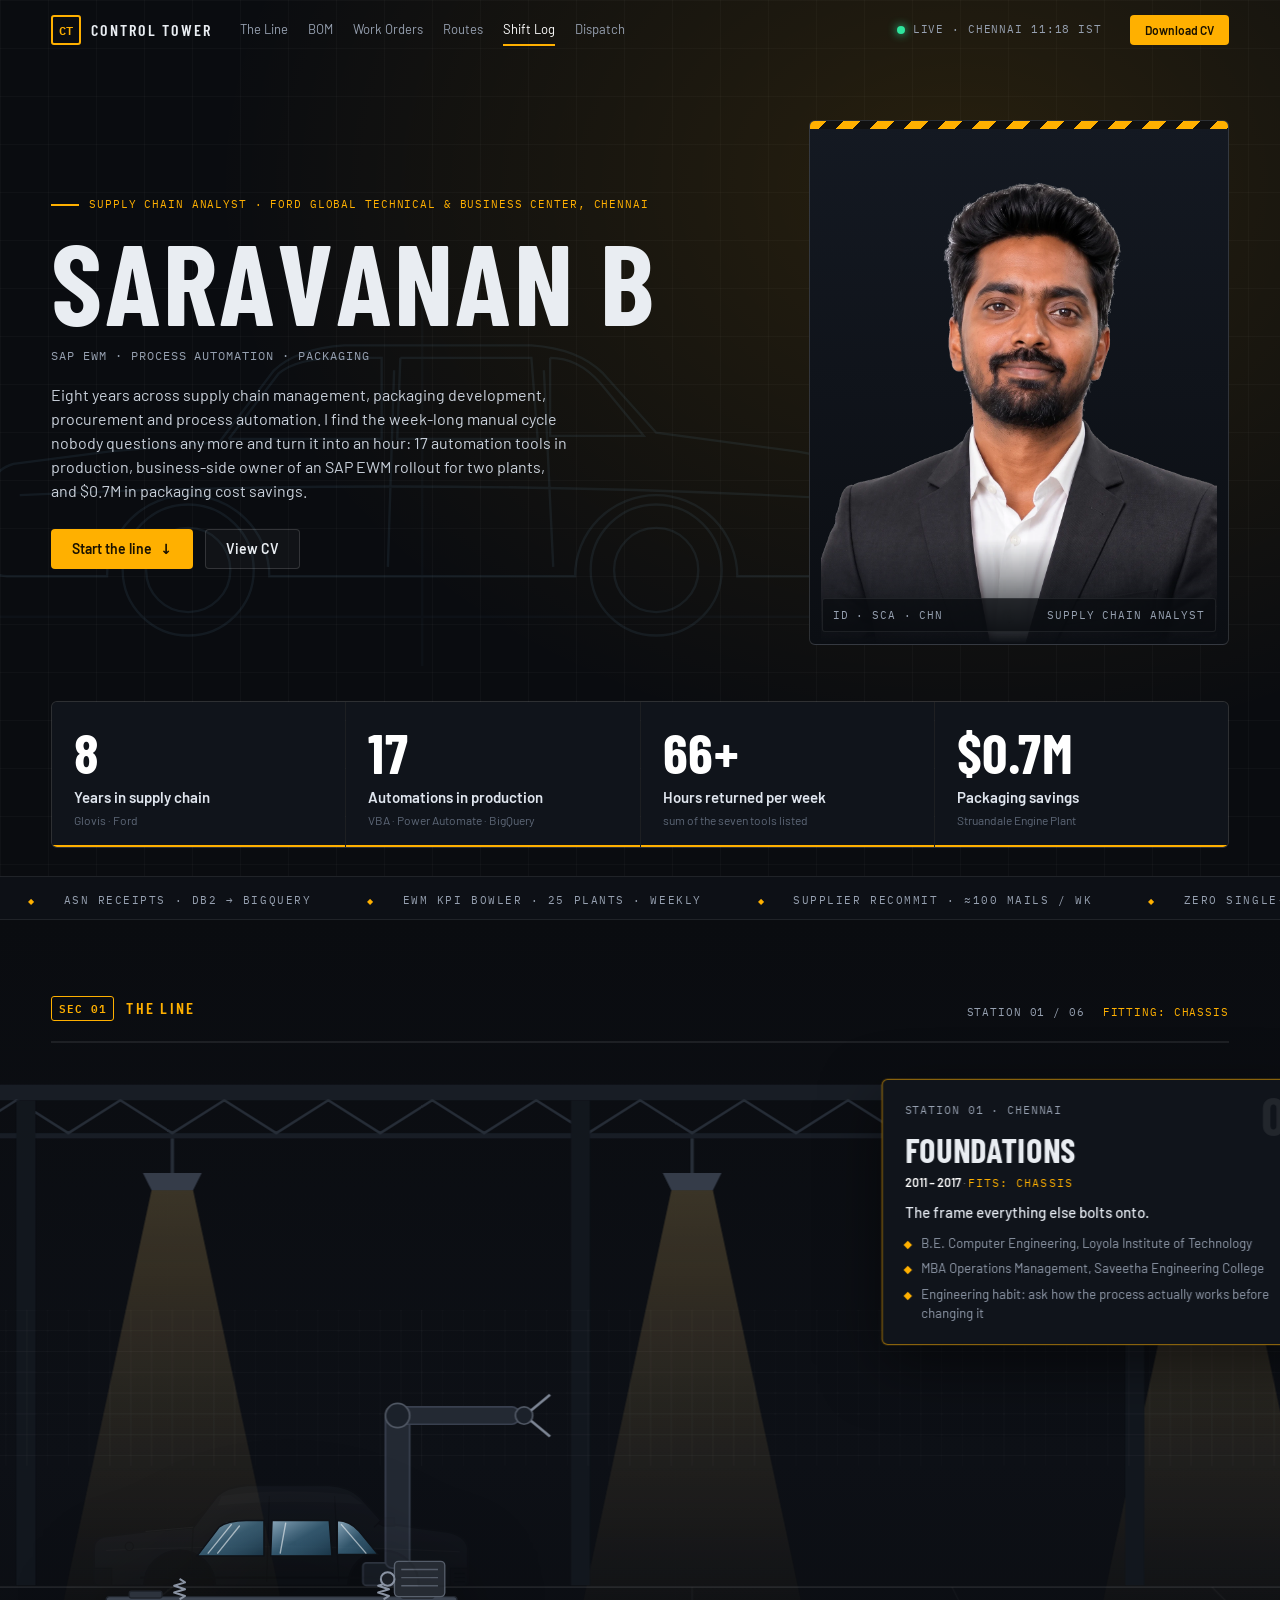
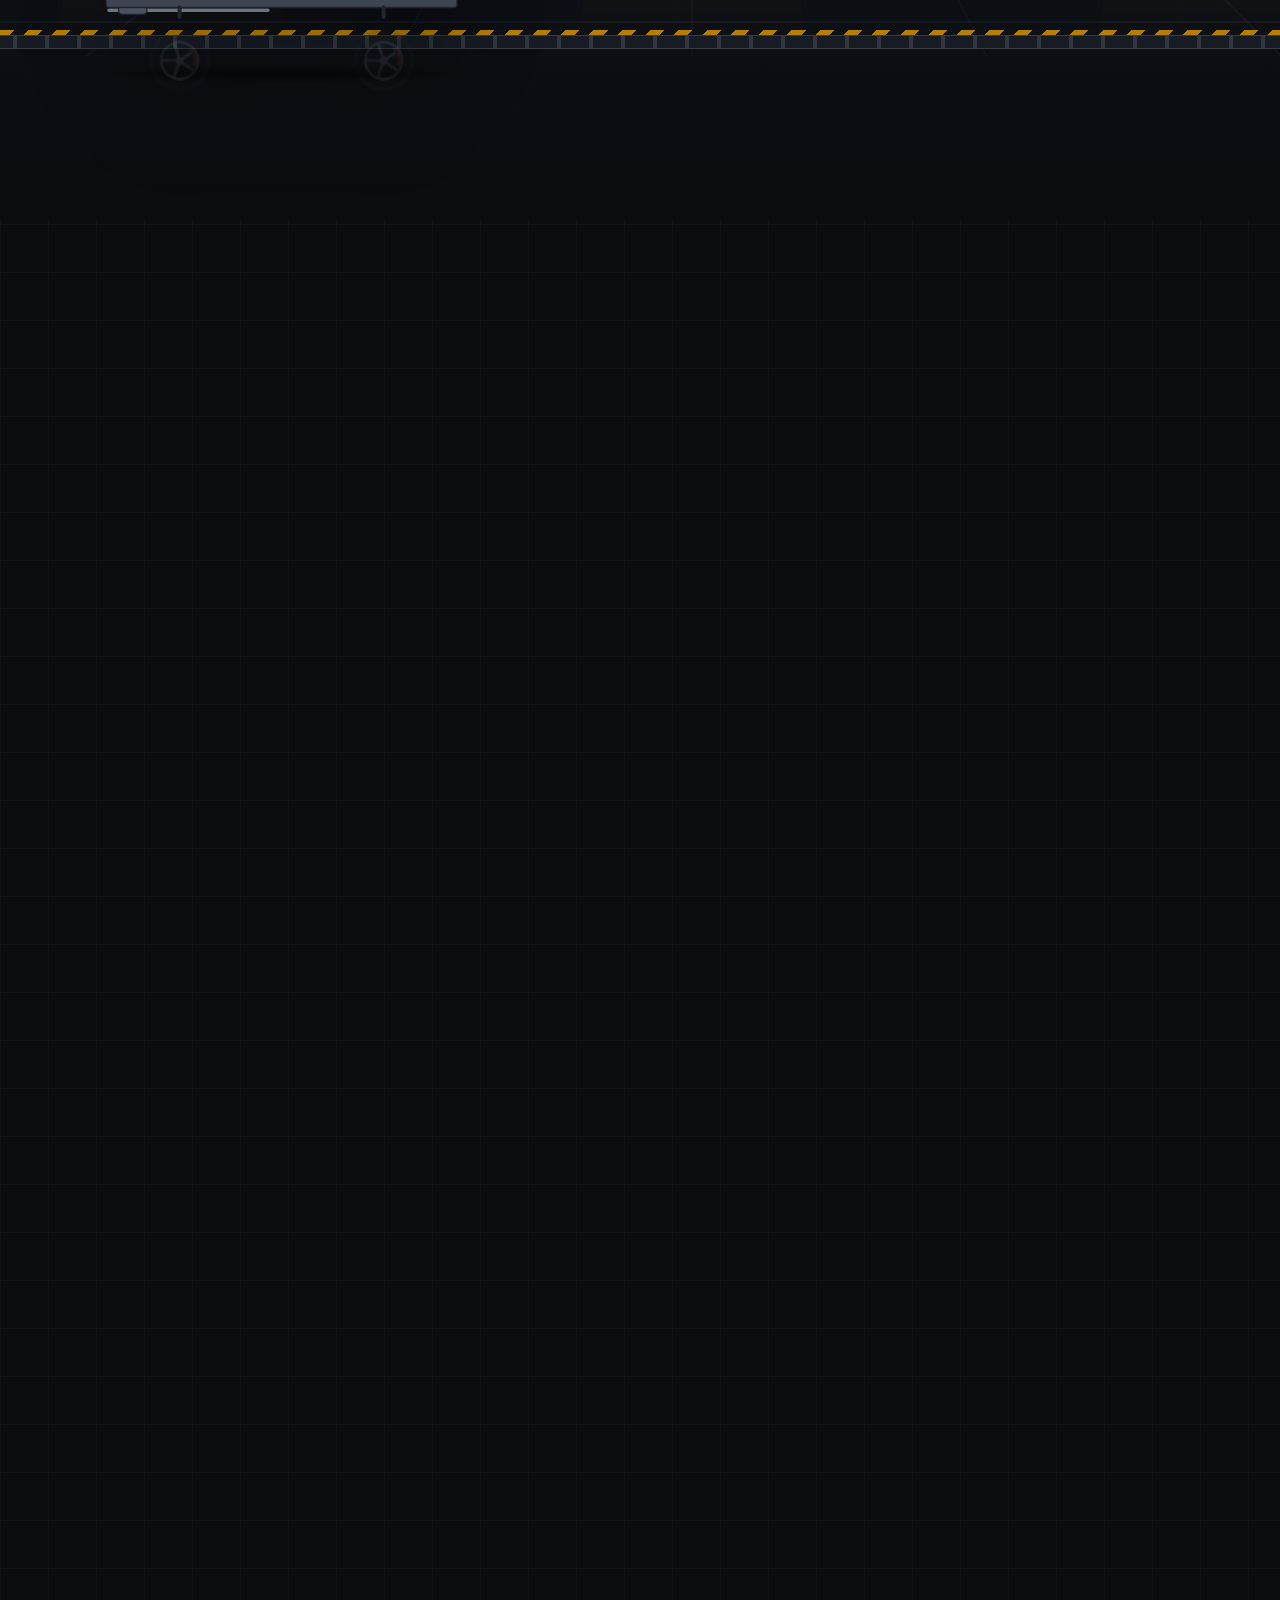
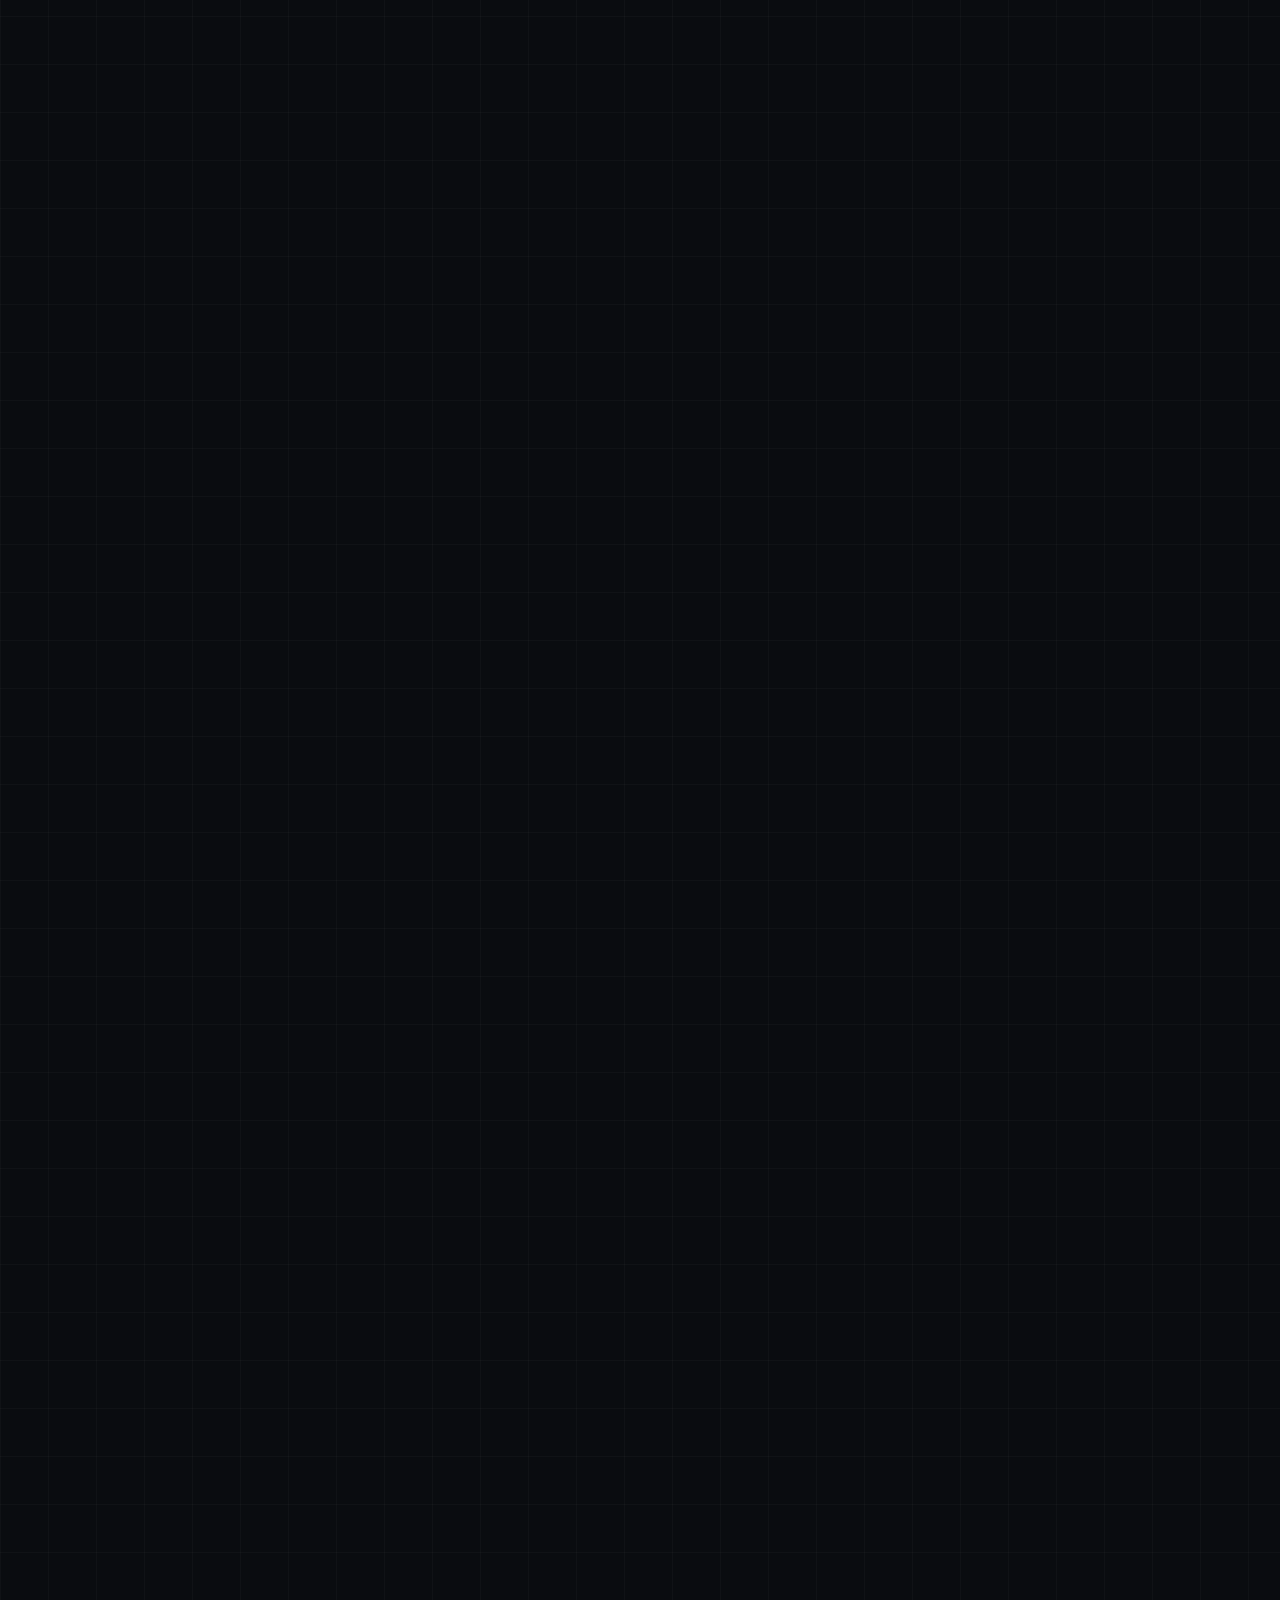
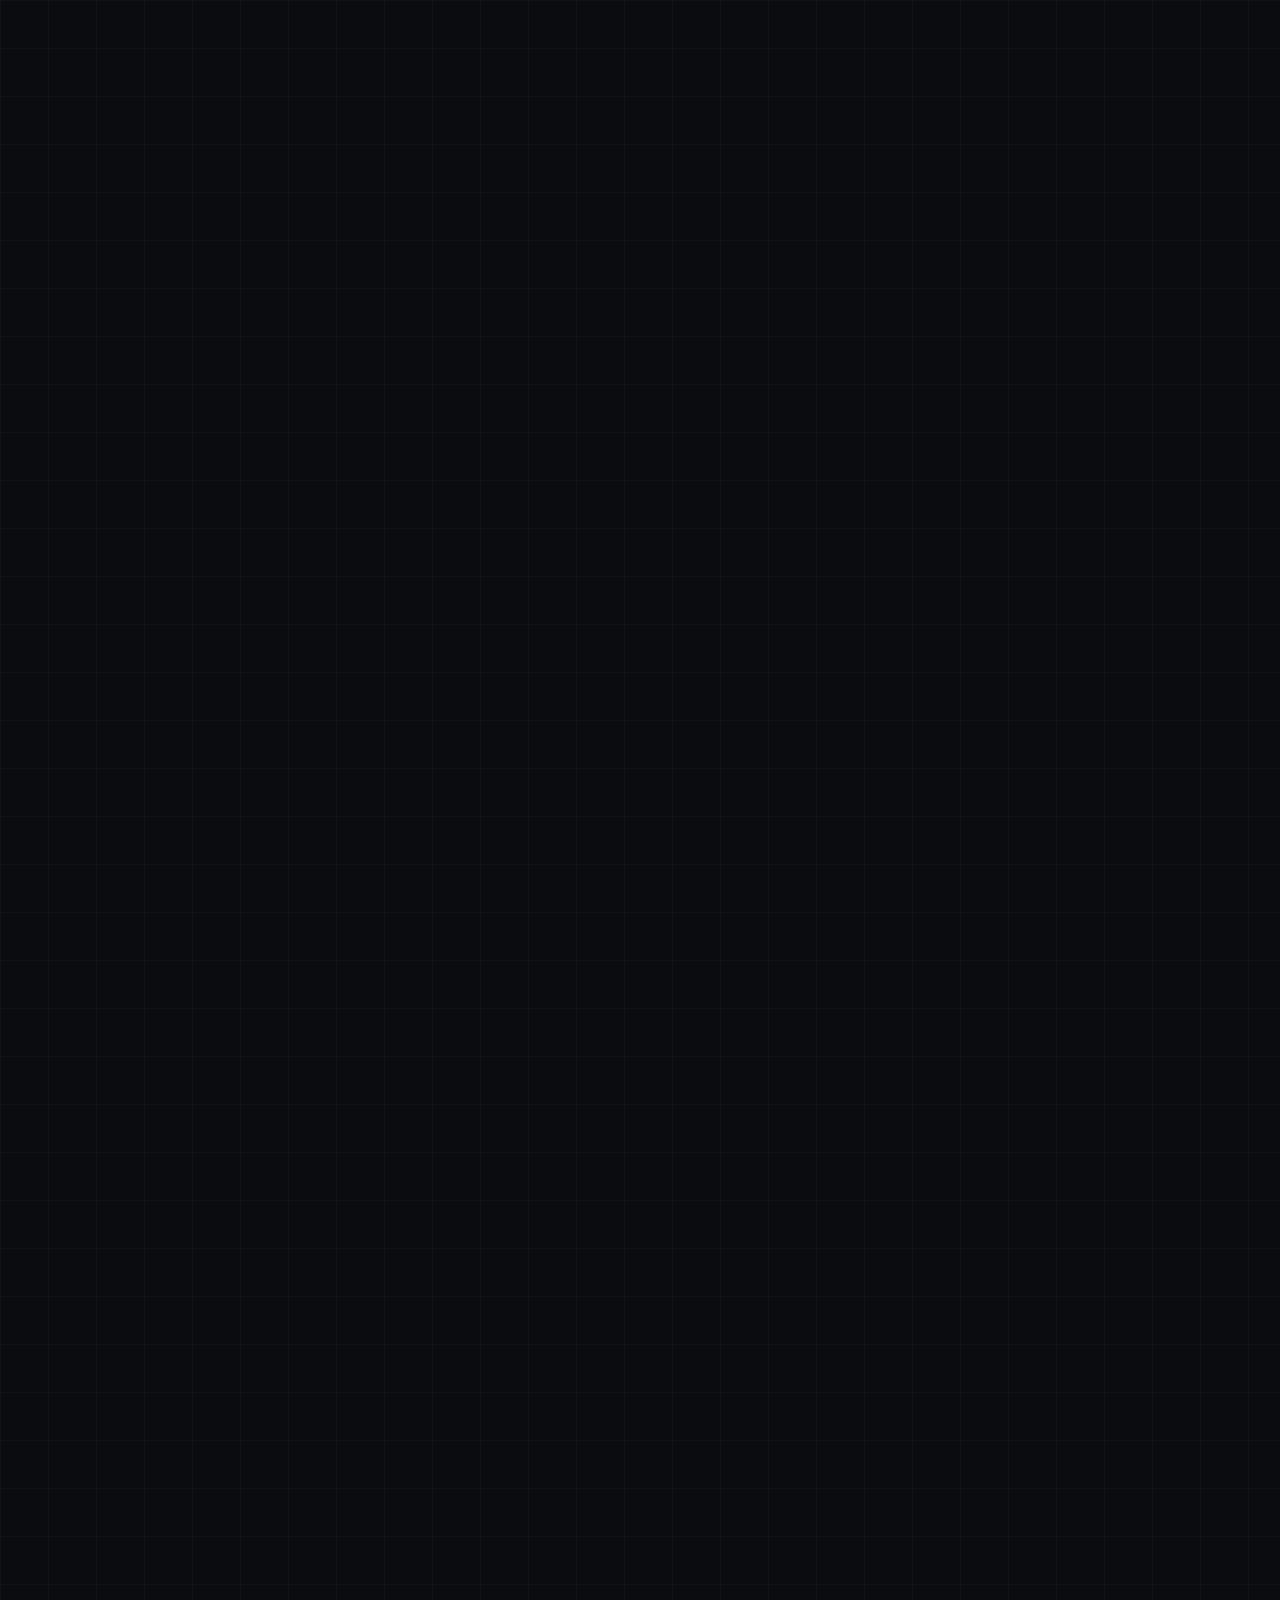
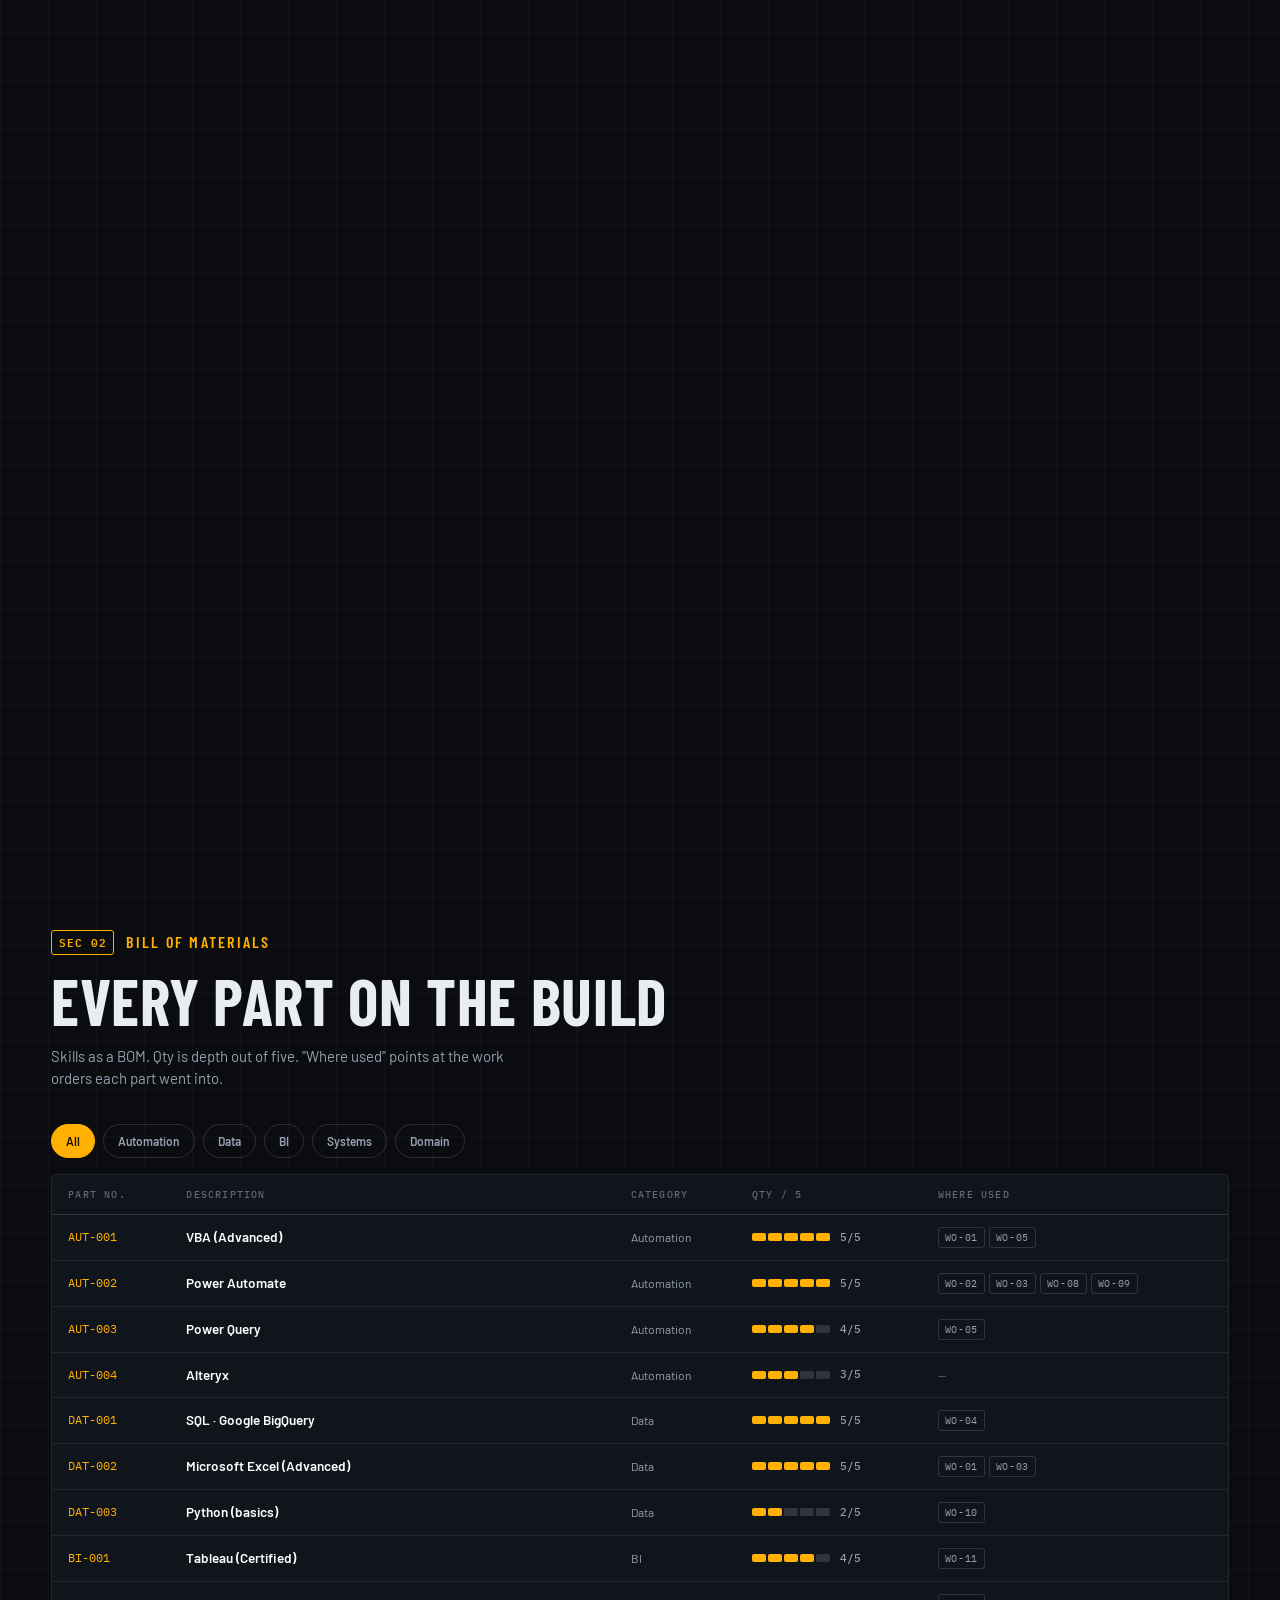
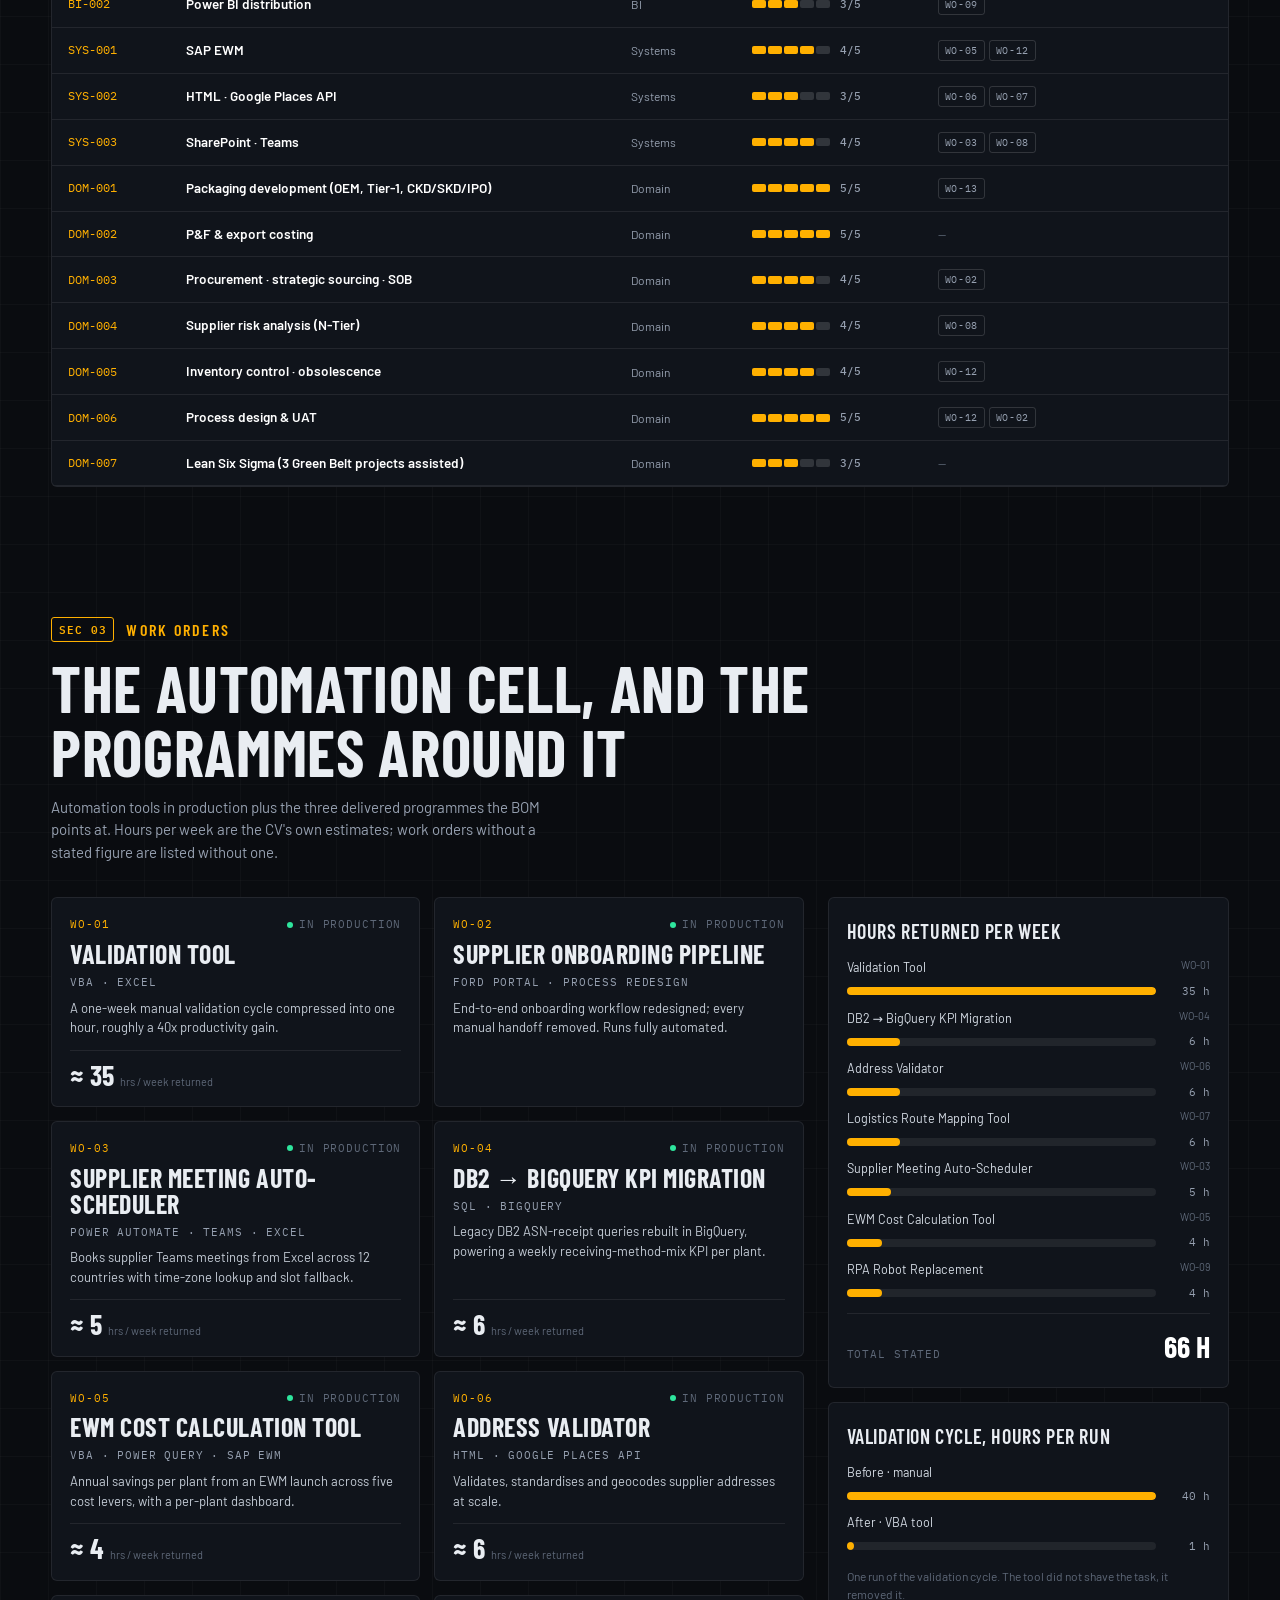
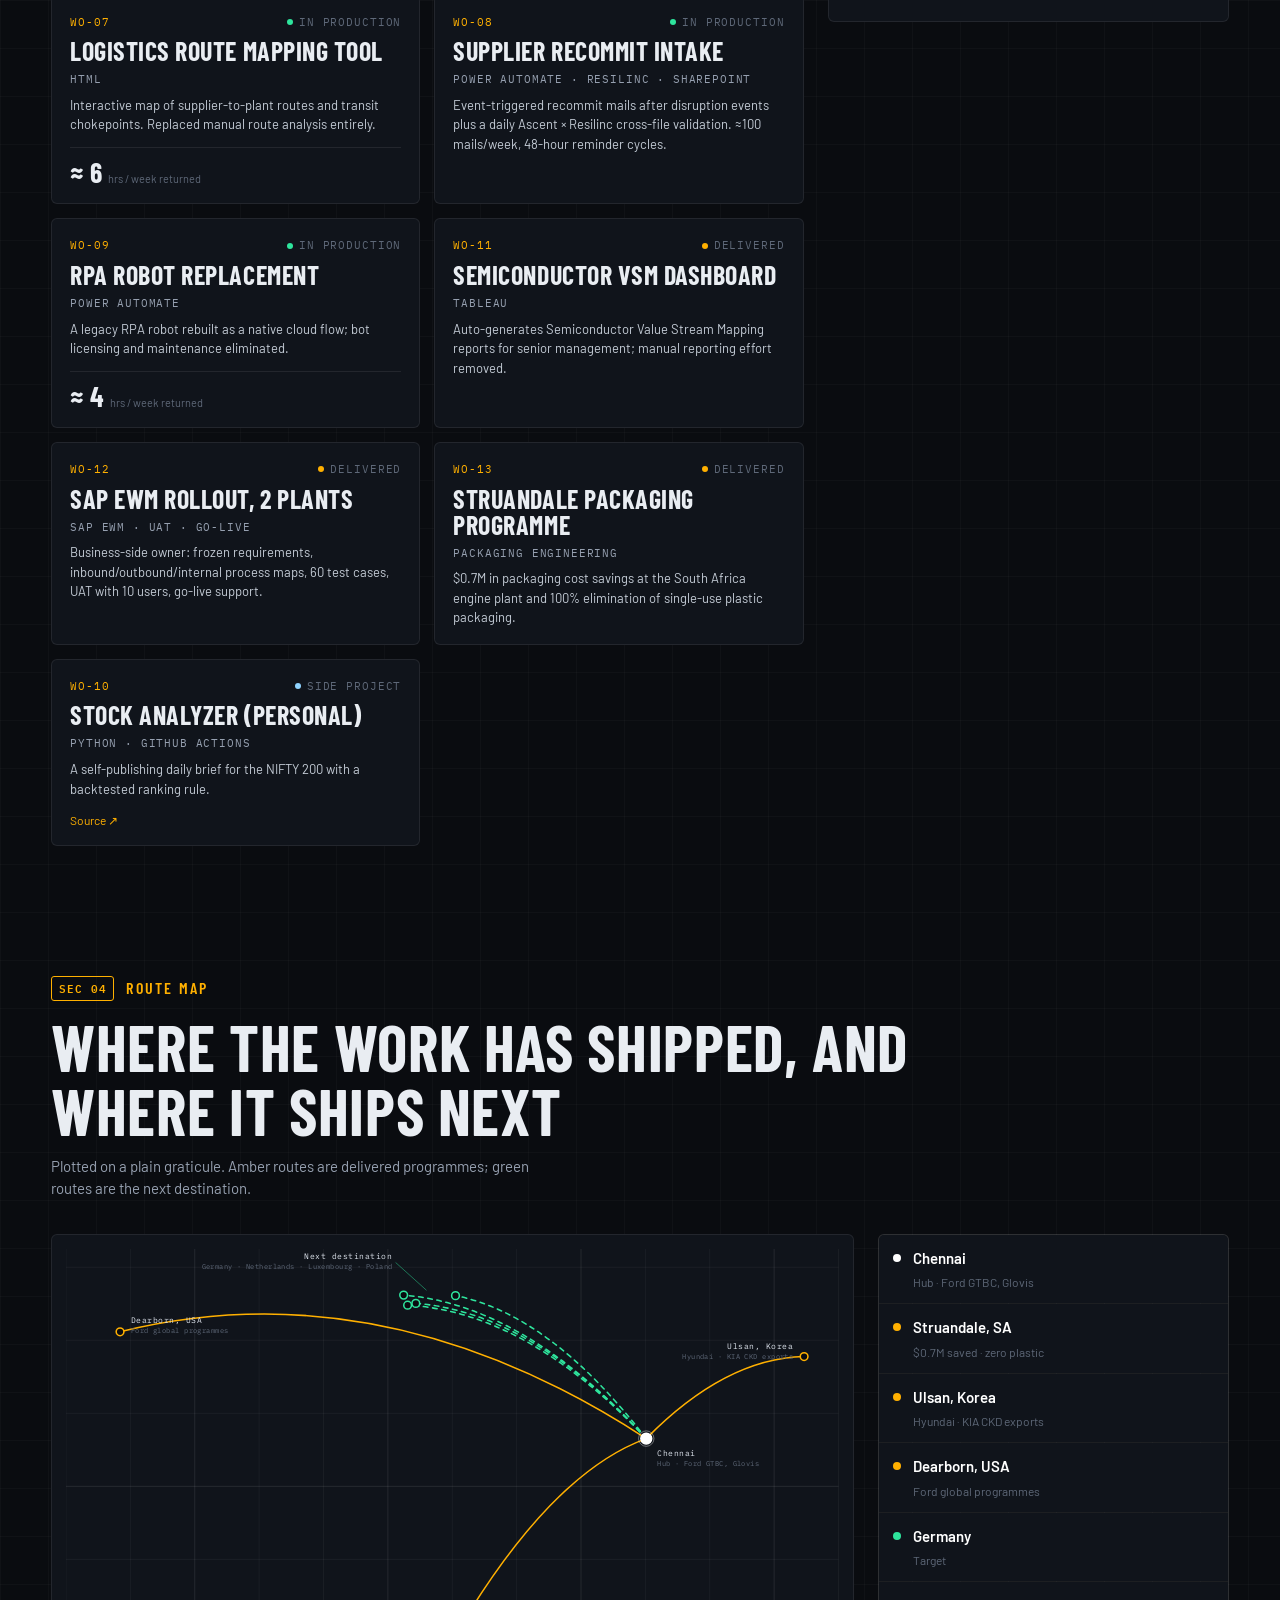
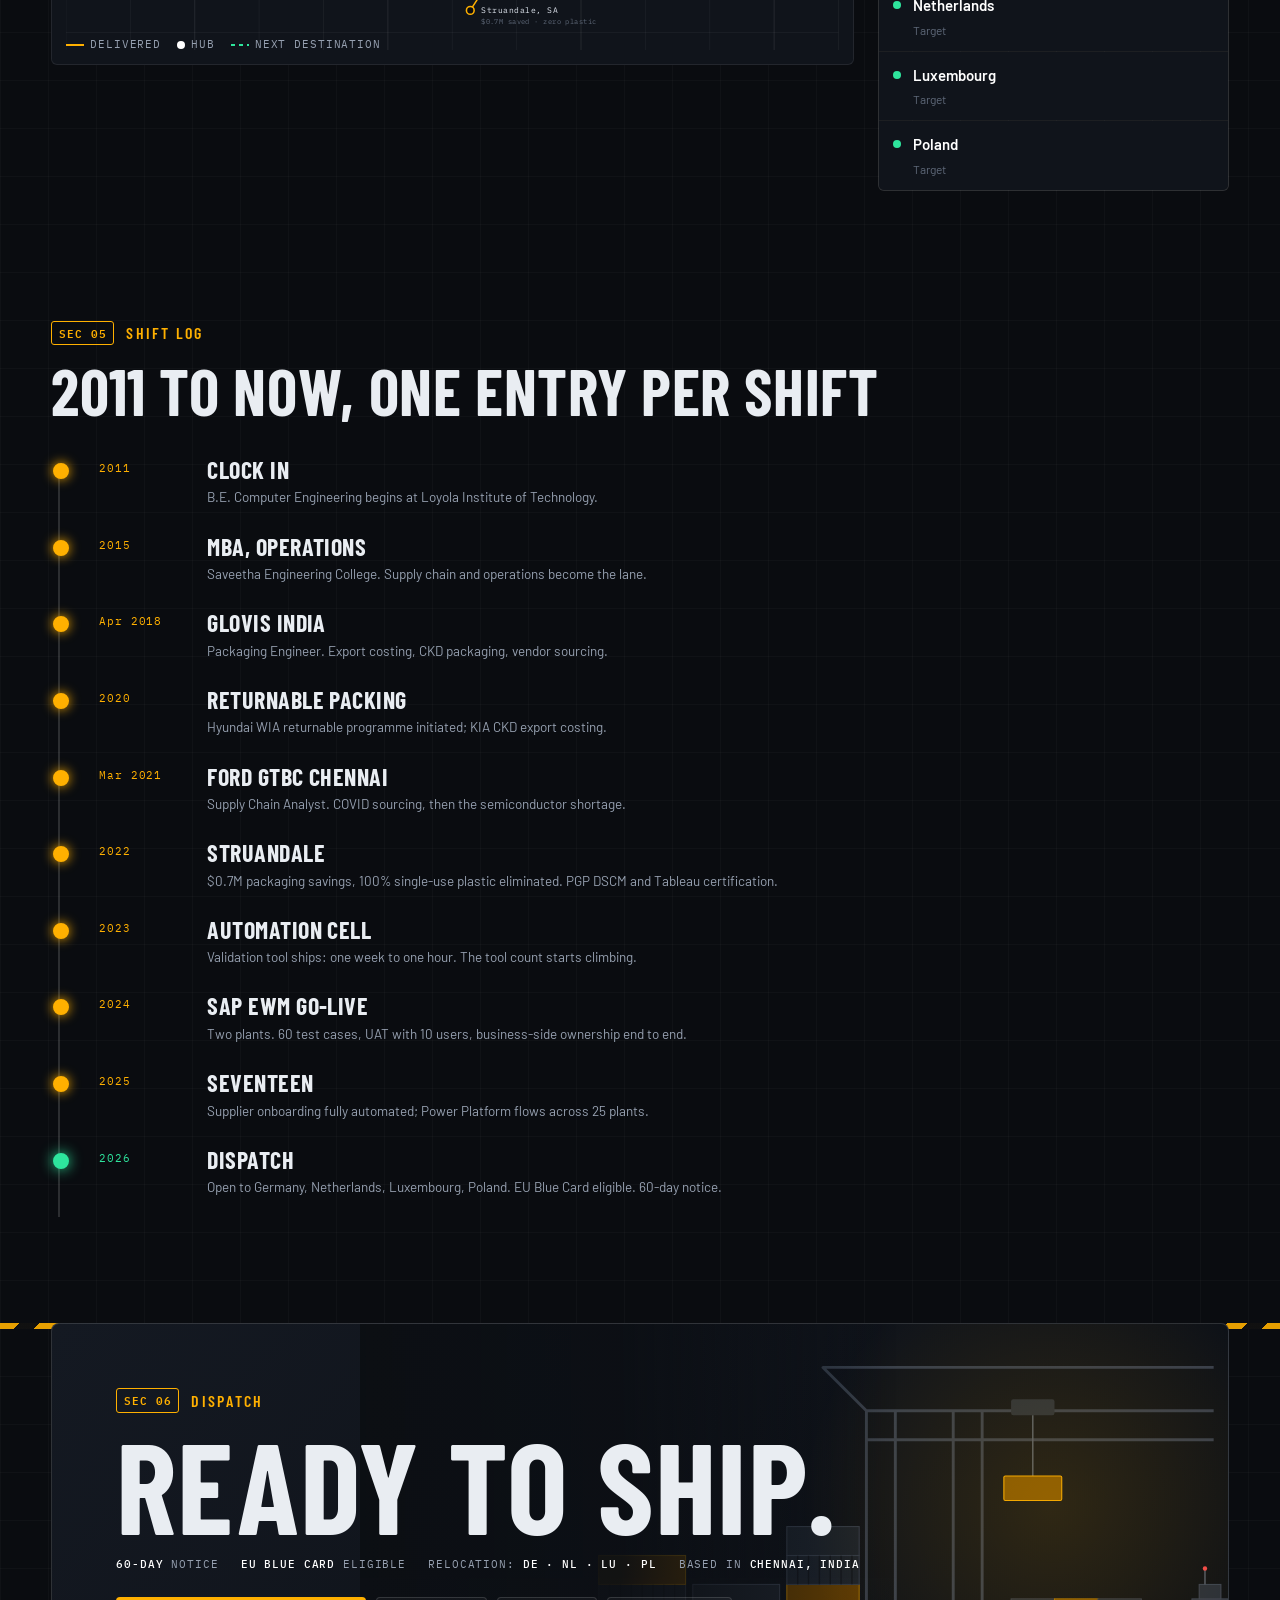
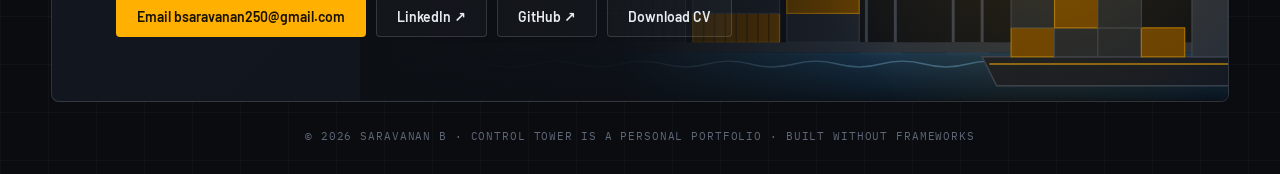
==== commit bec012c4: "Control Tower: illustrated car, factory and port scenes Redraw the vehicle with layered detail (engi" ====
--- a/control-tower/index.html
+++ b/control-tower/index.html
@@ -42,6 +42,7 @@
   <main id="top">
     <!-- Hero -->
     <section class="hero">
+      <svg class="blueprint" viewBox="0 0 640 262" aria-hidden="true"><path d="M44 196 V150 Q44 136 58 132 L120 124 L190 118 L225 72 Q240 58 270 56 L390 56 Q420 58 436 74 L470 112 L560 124 Q590 128 594 148 V196 Q594 204 584 204 H522 A52 52 0 0 0 418 204 H222 A52 52 0 0 0 118 204 H54 Q44 204 44 196 Z M196 116 L228 74 Q240 64 268 64 H294 V116 Z M306 64 H390 L394 116 H304 Z M402 64 Q420 64 434 80 L462 114 H402 Z M302 72 L298 198 M398 72 L404 198 M62 152 Q320 140 582 154"/><circle cx="170" cy="200" r="42"/><circle cx="170" cy="200" r="27"/><circle cx="470" cy="200" r="42"/><circle cx="470" cy="200" r="27"/><path d="M0 230 H640 M320 0 V262" opacity=".4"/></svg>
       <div class="hero__grid">
         <div class="hero__copy">
           <div class="eyebrow"><span class="mono" id="hero-eyebrow"></span></div>
@@ -72,35 +73,98 @@
           <div class="line__progress"><i id="line-bar"></i></div>
         </div>
         <div class="line__stage">
+          <svg class="factory" id="factory" viewBox="0 0 2400 700" preserveAspectRatio="xMinYMax slice" aria-hidden="true">
+            <defs>
+              <linearGradient id="cone" x1="0" y1="0" x2="0" y2="1"><stop offset="0" stop-color="#ffd27a" stop-opacity=".22"/><stop offset="1" stop-color="#ffd27a" stop-opacity="0"/></linearGradient>
+              <pattern id="mesh" width="24" height="24" patternUnits="userSpaceOnUse"><path d="M0 12h24M12 0v24" stroke="rgba(255,255,255,.08)" stroke-width="1"/></pattern>
+            </defs>
+            <!-- overhead gantry -->
+            <rect class="f-beam" x="0" y="40" width="2400" height="18"/><rect class="f-beam" x="0" y="96" width="2400" height="6"/>
+            <g class="f-truss"><path d="M0 58 L60 96 L120 58 L180 96 L240 58 L300 96 L360 58 L420 96 L480 58 L540 96 L600 58 L660 96 L720 58 L780 96 L840 58 L900 96 L960 58 L1020 96 L1080 58 L1140 96 L1200 58 L1260 96 L1320 58 L1380 96 L1440 58 L1500 96 L1560 58 L1620 96 L1680 58 L1740 96 L1800 58 L1860 96 L1920 58 L1980 96 L2040 58 L2100 96 L2160 58 L2220 96 L2280 58 L2340 96 L2400 58"/></g>
+            <!-- lamps -->
+            <g class="f-lamps">
+              <g transform="translate(300 102)"><rect x="-2" y="0" width="4" height="40"/><path class="shade" d="M-34 40 H34 L24 60 H-24 Z"/><path class="cone" d="M-24 60 H24 L140 600 H-140 Z"/></g>
+              <g transform="translate(900 102)"><rect x="-2" y="0" width="4" height="40"/><path class="shade" d="M-34 40 H34 L24 60 H-24 Z"/><path class="cone" d="M-24 60 H24 L140 600 H-140 Z"/></g>
+              <g transform="translate(1500 102)"><rect x="-2" y="0" width="4" height="40"/><path class="shade" d="M-34 40 H34 L24 60 H-24 Z"/><path class="cone" d="M-24 60 H24 L140 600 H-140 Z"/></g>
+              <g transform="translate(2100 102)"><rect x="-2" y="0" width="4" height="40"/><path class="shade" d="M-34 40 H34 L24 60 H-24 Z"/><path class="cone" d="M-24 60 H24 L140 600 H-140 Z"/></g>
+            </g>
+            <!-- columns + mesh panels -->
+            <g class="f-cols"><rect x="120" y="58" width="22" height="560"/><rect x="760" y="58" width="22" height="560"/><rect x="1400" y="58" width="22" height="560"/><rect x="2040" y="58" width="22" height="560"/></g>
+            <rect class="f-mesh" x="0" y="300" width="2400" height="180" fill="url(#mesh)"/>
+            <!-- robot arms -->
+            <g class="robot" transform="translate(560 618)"><rect class="base" x="-40" y="-26" width="80" height="26" rx="4"/><g class="arm1"><rect x="-14" y="-200" width="28" height="180" rx="8"/><g class="arm2" transform="translate(0 -196)"><rect x="-10" y="-10" width="150" height="20" rx="8"/><circle cx="0" cy="0" r="14"/><g class="tool" transform="translate(146 0)"><circle r="10"/><path d="M8 6 L30 24 M8 -6 L30 -24"/></g></g></g></g>
+            <g class="robot robot--b" transform="translate(1760 618) scale(-1 1)"><rect class="base" x="-40" y="-26" width="80" height="26" rx="4"/><g class="arm1"><rect x="-14" y="-200" width="28" height="180" rx="8"/><g class="arm2" transform="translate(0 -196)"><rect x="-10" y="-10" width="150" height="20" rx="8"/><circle cx="0" cy="0" r="14"/><g class="tool" transform="translate(146 0)"><circle r="10"/><path d="M8 6 L30 24 M8 -6 L30 -24"/></g></g></g></g>
+            <!-- floor -->
+            <g class="f-floor"><path d="M0 620 H2400"/><path d="M0 660 H2400" opacity=".5"/><path d="M0 700 H2400" opacity=".3"/>
+              <path d="M0 620 L-200 700 M300 620 L200 700 M600 620 L560 700 M900 620 L900 700 M1200 620 L1240 700 M1500 620 L1580 700 M1800 620 L1920 700 M2100 620 L2260 700 M2400 620 L2600 700" opacity=".4"/></g>
+          </svg>
           <div class="car" id="car">
-            <svg viewBox="0 0 520 230" aria-label="Vehicle being assembled">
+            <svg viewBox="0 0 640 262" aria-label="Vehicle being assembled">
               <defs>
-                <linearGradient id="paint" x1="0" y1="0" x2="0" y2="1"><stop offset="0" stop-color="#ffc840"/><stop offset="1" stop-color="#e08a00"/></linearGradient>
-                <linearGradient id="glassg" x1="0" y1="0" x2="1" y2="1"><stop offset="0" stop-color="#9fd8ff" stop-opacity=".55"/><stop offset="1" stop-color="#2b5f7a" stop-opacity=".6"/></linearGradient>
-                <filter id="glow" x="-50%" y="-50%" width="200%" height="200%"><feGaussianBlur stdDeviation="6" result="b"/><feMerge><feMergeNode in="b"/><feMergeNode in="SourceGraphic"/></feMerge></filter>
+                <linearGradient id="paint" x1="0" y1="0" x2="0" y2="1"><stop offset="0" stop-color="#ffd166"/><stop offset=".45" stop-color="#ffb000"/><stop offset="1" stop-color="#c76f00"/></linearGradient>
+                <linearGradient id="primer" x1="0" y1="0" x2="0" y2="1"><stop offset="0" stop-color="#4a5260"/><stop offset="1" stop-color="#2b313b"/></linearGradient>
+                <linearGradient id="glassg" x1="0" y1="0" x2="1" y2="1"><stop offset="0" stop-color="#bfe6ff" stop-opacity=".7"/><stop offset=".5" stop-color="#4f8db0" stop-opacity=".55"/><stop offset="1" stop-color="#1d3f55" stop-opacity=".75"/></linearGradient>
+                <linearGradient id="beam" x1="0" y1="0" x2="1" y2="0"><stop offset="0" stop-color="#fff2c2" stop-opacity=".45"/><stop offset="1" stop-color="#fff2c2" stop-opacity="0"/></linearGradient>
+                <linearGradient id="chrome" x1="0" y1="0" x2="0" y2="1"><stop offset="0" stop-color="#e6ebf2"/><stop offset=".5" stop-color="#8a93a3"/><stop offset="1" stop-color="#d7dde6"/></linearGradient>
+                <filter id="glow" x="-60%" y="-60%" width="220%" height="220%"><feGaussianBlur stdDeviation="5" result="b"/><feMerge><feMergeNode in="b"/><feMergeNode in="SourceGraphic"/></feMerge></filter>
               </defs>
+
+              <!-- 1 · chassis: frame, suspension, engine, exhaust -->
               <g class="car__layer car__chassis" data-part="chassis">
-                <rect x="58" y="150" width="404" height="16" rx="4"/>
-                <rect x="100" y="140" width="60" height="12" rx="3"/><rect x="360" y="140" width="60" height="12" rx="3"/>
-                <line x1="130" y1="166" x2="130" y2="178"/><line x1="390" y1="166" x2="390" y2="178"/>
-              </g>
+                <path class="exhaust" d="M300 196 H120 M80 196 H66" /><rect class="muffler" x="80" y="190" width="42" height="12" rx="6"/>
+                <rect class="frame" x="62" y="176" width="516" height="16" rx="5"/>
+                <rect class="frame frame--x" x="96" y="168" width="48" height="10" rx="3"/><rect class="frame frame--x" x="496" y="168" width="48" height="10" rx="3"/>
+                <path class="spring" d="M170 150 l8 5 -16 5 16 5 -16 5 16 5 -8 5 M470 150 l8 5 -16 5 16 5 -16 5 16 5 -8 5"/>
+                <g class="engine"><rect x="486" y="124" width="74" height="52" rx="6"/><path d="M496 136h54M496 148h54M496 160h54"/><circle cx="476" cy="150" r="10"/></g>
+                <line class="axle" x1="170" y1="192" x2="170" y2="206"/><line class="axle" x1="470" y1="192" x2="470" y2="206"/>
+              </g>
+
+              <!-- 2 · body shell -->
               <g class="car__layer car__body" data-part="body">
-                <path class="car__shell" d="M60 160 L60 122 Q60 100 92 96 L150 90 L198 50 Q208 40 230 40 L330 40 Q356 40 372 60 L402 92 L450 100 Q472 104 472 126 L472 160 Z"/>
-                <path class="car__sill" d="M60 160 L472 160" />
-                <path class="car__door" d="M258 44 L254 150 M345 46 L352 150" />
-                <circle class="car__handle" cx="300" cy="110" r="3"/><circle class="car__handle" cx="392" cy="112" r="3"/>
-              </g>
+                <path class="car__shell" d="M44 196 V150 Q44 136 58 132 L120 124 L190 118 L225 72 Q240 58 270 56 L390 56 Q420 58 436 74 L470 112 L560 124 Q590 128 594 148 V196 Q594 204 584 204 H522 A52 52 0 0 0 418 204 H222 A52 52 0 0 0 118 204 H54 Q44 204 44 196 Z"/>
+                <path class="car__arch" d="M522 204 A52 52 0 0 0 418 204 M222 204 A52 52 0 0 0 118 204"/>
+                <path class="car__crease" d="M62 152 Q320 140 582 154"/>
+                <path class="car__skirt" d="M112 192 H540"/>
+                <path class="car__seam" d="M302 72 L298 198 M398 72 L404 198 M190 118 L186 196"/>
+                <rect class="car__handle" x="322" y="138" width="20" height="6" rx="3"/><rect class="car__handle" x="420" y="138" width="20" height="6" rx="3"/>
+                <path class="car__bumper" d="M44 178 H70 V204 H54 Q44 204 44 196 Z M568 178 H594 V196 Q594 204 584 204 H568 Z"/>
+                <path class="car__grille" d="M574 186 H590 M574 192 H590 M574 198 H590"/>
+                <g class="car__mirror"><path d="M462 112 L470 104 H486 V116 H470 Z"/><path d="M462 112 L456 118"/></g>
+                <circle class="car__cap" cx="96" cy="146" r="6"/>
+                <path class="car__sillchrome" d="M120 124 L190 118"/>
+                <path class="car__highlight" d="M232 72 Q320 60 420 70 L440 84 Q320 76 226 86 Z"/>
+              </g>
+
+              <!-- 3 · wheels -->
+              <g class="car__layer car__wheels" data-part="wheels">
+                <g class="wheel" style="transform-origin:170px 200px"><circle class="tyre" cx="170" cy="200" r="42"/><circle class="rim" cx="170" cy="200" r="27"/><path class="spokes" d="M170 200 L170 176 M170 200 L193 193 M170 200 L184 219 M170 200 L156 219 M170 200 L147 193"/><circle class="hub" cx="170" cy="200" r="6"/></g>
+                <path class="caliper" d="M186 184 A22 22 0 0 1 192 206"/>
+                <g class="wheel" style="transform-origin:470px 200px"><circle class="tyre" cx="470" cy="200" r="42"/><circle class="rim" cx="470" cy="200" r="27"/><path class="spokes" d="M470 200 L470 176 M470 200 L493 193 M470 200 L484 219 M470 200 L456 219 M470 200 L447 193"/><circle class="hub" cx="470" cy="200" r="6"/></g>
+                <path class="caliper" d="M486 184 A22 22 0 0 1 492 206"/>
+              </g>
+
+              <!-- 4 · paint is a state on the body (is-painted) -->
+              <g class="car__layer car__paint" data-part="paint"></g>
+
+              <!-- 5 · glass -->
               <g class="car__layer car__glass" data-part="glass">
-                <path d="M164 92 L204 54 L246 50 L244 92 Z"/>
-                <path d="M258 50 L332 50 L352 92 L256 92 Z"/>
-              </g>
-              <g class="car__layer car__wheels" data-part="wheels">
-                <g class="wheel" style="transform-origin:130px 174px"><circle cx="130" cy="174" r="40"/><circle class="rim" cx="130" cy="174" r="22"/><path class="spokes" d="M130 152v44M108 174h44M114 158l32 32M146 158l-32 32"/></g>
-                <g class="wheel" style="transform-origin:390px 174px"><circle cx="390" cy="174" r="40"/><circle class="rim" cx="390" cy="174" r="22"/><path class="spokes" d="M390 152v44M368 174h44M374 158l32 32M406 158l-32 32"/></g>
-              </g>
+                <path d="M196 116 L228 74 Q240 64 268 64 H294 V116 Z"/>
+                <path d="M306 64 H390 L394 116 H304 Z"/>
+                <path d="M402 64 Q420 64 434 80 L462 114 H402 Z"/>
+                <path class="car__reflect" d="M212 112 L246 70 M226 112 L258 72 M318 112 L326 68 M408 70 L444 112"/>
+              </g>
+
+              <!-- 6 · lights -->
               <g class="car__layer car__lights" data-part="lights">
-                <ellipse class="head" cx="464" cy="120" rx="8" ry="6"/><path class="beam" d="M472 112 L520 96 L520 146 L472 128 Z"/>
-                <rect class="tail" x="58" y="118" width="10" height="12" rx="2"/>
+                <path class="beam" d="M594 134 L640 108 V176 L594 160 Z"/>
+                <path class="head" d="M558 126 L594 142 V158 L560 150 Z"/><path class="drl" d="M562 148 L592 156"/>
+                <rect class="tail" x="44" y="138" width="16" height="22" rx="3"/><rect class="tail tail--low" x="44" y="178" width="12" height="6" rx="2"/>
+                <circle class="indicator" cx="478" cy="110" r="3"/>
+              </g>
+
+              <!-- weld sparks -->
+              <g class="sparks" id="sparks">
+                <circle r="2.5"/><circle r="2"/><circle r="3"/><circle r="2"/><circle r="2.5"/><circle r="2"/><circle r="3"/><circle r="2"/><circle r="2.5"/><circle r="2"/>
               </g>
             </svg>
             <div class="car__shadow"></div>
@@ -178,6 +242,30 @@
     <!-- Dispatch -->
     <footer class="dispatch" id="contact">
       <div class="dispatch__card">
+        <svg class="port" viewBox="0 0 1200 520" preserveAspectRatio="xMaxYMax slice" aria-hidden="true">
+          <defs><linearGradient id="sea" x1="0" y1="0" x2="0" y2="1"><stop offset="0" stop-color="#1b3b55" stop-opacity=".9"/><stop offset="1" stop-color="#0a1620"/></linearGradient>
+          <linearGradient id="fade" x1="0" x2="1"><stop offset="0" stop-color="#0c0f14"/><stop offset=".3" stop-color="#0c0f14" stop-opacity=".92"/><stop offset=".62" stop-color="#0c0f14" stop-opacity="0"/></linearGradient></defs>
+          <!-- crane -->
+          <g class="p-crane"><path d="M700 440 V120 H1180 M740 440 V120 M700 160 H1180 M700 120 L640 60 H1180 M820 120 L820 440 M860 120 L860 440" /><rect x="690" y="440" width="60" height="18"/><rect x="810" y="440" width="60" height="18"/>
+            <g class="trolley"><rect x="900" y="104" width="60" height="22" rx="3"/><path d="M930 126 V210"/><rect x="890" y="210" width="80" height="34" rx="2"/></g></g>
+          <!-- container stacks on quay -->
+          <g class="p-stack">
+            <rect x="330" y="400" width="120" height="40"/><rect x="330" y="360" width="120" height="40"/><rect x="330" y="320" width="120" height="40" class="hi"/>
+            <rect x="460" y="400" width="120" height="40" class="hi"/><rect x="460" y="360" width="120" height="40"/>
+            <rect x="590" y="400" width="100" height="40"/><rect x="590" y="360" width="100" height="40" class="hi"/><rect x="590" y="320" width="100" height="40"/><rect x="590" y="280" width="100" height="40"/>
+            <path class="ribs" d="M345 400v40M360 400v40M375 400v40M390 400v40M405 400v40M420 400v40M435 400v40 M345 360v40M360 360v40M375 360v40M390 360v40M405 360v40M420 360v40M435 360v40 M475 400v40M490 400v40M505 400v40M520 400v40M535 400v40M550 400v40M565 400v40 M605 320v40M620 320v40M635 320v40M650 320v40M665 320v40M680 320v40"/>
+          </g>
+          <!-- quay edge + sea -->
+          <rect class="p-quay" x="0" y="440" width="1200" height="14"/>
+          <rect x="0" y="454" width="1200" height="66" fill="url(#sea)"/>
+          <path class="p-wave" d="M0 470 Q30 462 60 470 T120 470 T180 470 T240 470 T300 470 T360 470 T420 470 T480 470 T540 470 T600 470 T660 470 T720 470 T780 470 T840 470 T900 470 T960 470 T1020 470 T1080 470 T1140 470 T1200 470 T1260 470 T1320 470"/>
+          <!-- ship -->
+          <g class="p-ship"><path class="hull" d="M860 460 L1240 460 L1220 500 L880 500 Z"/><path class="hull hull--line" d="M870 470 H1230"/>
+            <rect x="900" y="420" width="60" height="40" class="box hi"/><rect x="960" y="420" width="60" height="40" class="box"/><rect x="1020" y="420" width="60" height="40" class="box"/><rect x="1080" y="420" width="60" height="40" class="box hi"/>
+            <rect x="900" y="380" width="60" height="40" class="box"/><rect x="960" y="380" width="60" height="40" class="box hi"/><rect x="1020" y="380" width="60" height="40" class="box"/>
+            <rect x="1150" y="380" width="50" height="80" class="bridge"/><rect x="1160" y="360" width="30" height="20" class="bridge"/><path d="M1168 360 V340" class="mast"/><circle cx="1168" cy="338" r="3" class="mastlight"/></g>
+          <rect x="0" y="0" width="1200" height="520" fill="url(#fade)"/>
+        </svg>
         <div class="section-label"><span class="mono">SEC 06</span> Dispatch</div>
         <h2 class="dispatch__title">Ready to ship.</h2>
         <div class="dispatch__meta mono" id="dispatch-meta"></div>
--- a/control-tower/styles.css
+++ b/control-tower/styles.css
@@ -52,7 +52,9 @@
 .nav__status{margin-left:auto;display:flex;align-items:center;gap:8px;color:var(--muted)}
 
 /* ---------- hero ---------- */
-.hero{padding:120px var(--gutter) 0;position:relative}
+.hero{padding:120px var(--gutter) 0;position:relative;overflow:hidden}
+.blueprint{position:absolute;left:-6%;top:28%;width:min(78vw,1100px);height:auto;opacity:.07;pointer-events:none;z-index:0;fill:none;stroke:#8fd3ff;stroke-width:1.5;stroke-dasharray:1400;stroke-dashoffset:1400;animation:draw 4s ease 1.2s forwards} .hero__grid,.kpis,.ticker{position:relative;z-index:1}
+@keyframes draw{to{stroke-dashoffset:0}}
 .hero::before{content:"";position:absolute;inset:0;background:radial-gradient(ellipse at 75% 20%,rgba(255,176,0,.12),transparent 55%);pointer-events:none}
 .hero__grid{display:grid;grid-template-columns:minmax(0,1.3fr) minmax(280px,.8fr);gap:clamp(24px,5vw,80px);align-items:center}
 .eyebrow{color:var(--amber);margin-bottom:14px;display:flex;align-items:center;gap:10px} .eyebrow::before{content:"";width:28px;height:2px;background:var(--amber)}
@@ -93,23 +95,55 @@
 .line__station{display:flex;gap:18px;color:var(--muted)} .line__station span:last-child{color:var(--amber)}
 .line__progress{grid-column:1/-1;height:2px;background:var(--line);margin-top:12px} .line__progress i{display:block;height:100%;width:0;background:var(--amber);box-shadow:0 0 12px var(--amber)}
 .line__stage{position:relative;flex:1;min-height:0}
-.car{position:absolute;left:clamp(16px,6vw,90px);bottom:21.5%;width:clamp(220px,30vw,460px);z-index:3;filter:drop-shadow(0 30px 40px rgba(0,0,0,.6))}
+.car{position:absolute;left:clamp(16px,5vw,80px);bottom:20.5%;width:clamp(240px,34vw,560px);z-index:3;filter:drop-shadow(0 30px 40px rgba(0,0,0,.65))}
 .car svg{width:100%;height:auto;overflow:visible}
-.car__layer{transition:opacity .7s ease,transform .9s var(--ease-out);opacity:.12}
+.car__layer{transition:opacity .7s ease,transform .9s var(--ease-out);opacity:.1}
 .car__layer.is-fitted{opacity:1}
-.car__chassis rect,.car__chassis line{fill:#4a5260;stroke:#4a5260;stroke-width:4;stroke-linecap:round}
-.car__body{transform:translateY(-40px)} .car__body.is-fitted{transform:none}
-.car__shell{fill:#39414d;stroke:#1d222b;stroke-width:3;stroke-linejoin:round;transition:fill 1.2s ease}
+/* chassis */
+.car__chassis .frame{fill:#3d4552;stroke:#20252d;stroke-width:2} .car__chassis .frame--x{fill:#2d333d}
+.car__chassis .spring{fill:none;stroke:#8a93a3;stroke-width:3;stroke-linejoin:round}
+.car__chassis .engine rect{fill:#262b33;stroke:#59616e;stroke-width:2} .car__chassis .engine path{stroke:#59616e;stroke-width:2} .car__chassis .engine circle{fill:#1b1f26;stroke:#8a93a3;stroke-width:3}
+.car__chassis .exhaust{stroke:#6b7483;stroke-width:5;stroke-linecap:round} .car__chassis .muffler{fill:#4a5260;stroke:#20252d;stroke-width:2} .car__chassis .axle{stroke:#20252d;stroke-width:6;stroke-linecap:round}
+/* body */
+.car__body{transform:translateY(-44px)} .car__body.is-fitted{transform:none}
+.car__shell{fill:url(#primer);stroke:#161a20;stroke-width:3;stroke-linejoin:round;transition:fill 1.2s ease}
 .car.is-painted .car__shell{fill:url(#paint)}
-.car__sill{stroke:#1d222b;stroke-width:3} .car__door{fill:none;stroke:#1d222b;stroke-width:2.5;opacity:.7} .car__handle{fill:#1d222b}
-.car__glass path{fill:url(#glassg);stroke:#9fd8ff;stroke-opacity:.5;stroke-width:1.5}
-.car__glass{transform:translateY(-26px)} .car__glass.is-fitted{transform:none}
-.car__wheels{transform:translateY(60px)} .car__wheels.is-fitted{transform:none}
-.wheel circle{fill:#121519;stroke:#2a2f38;stroke-width:6} .wheel .rim{fill:#1a1f27;stroke:#8a93a3;stroke-width:3} .wheel .spokes{stroke:#8a93a3;stroke-width:3;fill:none}
-.car__lights .head{fill:#fff4cc;filter:url(#glow)} .car__lights .beam{fill:url(#arc);fill:rgba(255,232,160,.18)} .car__lights .tail{fill:#ff4d4f;filter:url(#glow)}
+.car__arch{fill:none;stroke:#161a20;stroke-width:3} .car__crease{fill:none;stroke:rgba(255,255,255,.22);stroke-width:1.5}
+.car__skirt{stroke:#161a20;stroke-width:3} .car__seam{fill:none;stroke:#161a20;stroke-width:2;opacity:.75}
+.car__handle{fill:#161a20} .car__bumper{fill:#1e232b;stroke:#161a20;stroke-width:2;transition:fill 1.2s ease} .car.is-painted .car__bumper{fill:#a65f00}
+.car__grille{stroke:#0e1116;stroke-width:2} .car__mirror path{fill:#1e232b;stroke:#161a20;stroke-width:2} .car.is-painted .car__mirror path:first-child{fill:url(#paint)}
+.car__cap{fill:none;stroke:#161a20;stroke-width:2} .car__sillchrome{stroke:rgba(255,255,255,.35);stroke-width:1.5;opacity:0;transition:opacity 1s} .car.is-painted .car__sillchrome{opacity:1}
+.car__highlight{fill:rgba(255,255,255,.18);opacity:0;transition:opacity 1.2s .3s} .car.is-painted .car__highlight{opacity:1}
+/* wheels */
+.car__wheels{transform:translateY(70px)} .car__wheels.is-fitted{transform:none}
+.wheel .tyre{fill:#15181d;stroke:#2c313a;stroke-width:7} .wheel .rim{fill:#1a1f27;stroke:url(#chrome);stroke-width:4} .wheel .spokes{stroke:url(#chrome);stroke-width:5;stroke-linecap:round;fill:none} .wheel .hub{fill:#c9d1dc}
+.caliper{fill:none;stroke:var(--red);stroke-width:5;stroke-linecap:round;opacity:.9}
+/* glass */
+.car__glass path{fill:url(#glassg);stroke:#0e1116;stroke-width:2} .car__glass .car__reflect{fill:none;stroke:rgba(255,255,255,.55);stroke-width:2;stroke-linecap:round}
+.car__glass{transform:translateY(-28px)} .car__glass.is-fitted{transform:none}
+/* lights */
+.car__lights .head{fill:#fff6d6;stroke:#9a8a5a;stroke-width:1;filter:url(#glow)} .car__lights .drl{stroke:#fff;stroke-width:2;stroke-linecap:round}
+.car__lights .beam{fill:url(#beam)} .car__lights .tail{fill:#ff3b3b;filter:url(#glow)} .car__lights .tail--low{fill:#ff8a00} .car__lights .indicator{fill:#ff8a00;filter:url(#glow)}
 .car__lights{opacity:0} .car__lights.is-fitted{opacity:1}
+/* sparks */
+.sparks circle{fill:#ffd166;opacity:0;transform-origin:center;transform-box:fill-box}
+.car.is-sparking .sparks circle{animation:spark .7s var(--ease-out) forwards}
+.sparks circle:nth-child(1){cx:320px;cy:60px;--dx:-40px;--dy:-50px} .sparks circle:nth-child(2){cx:320px;cy:60px;--dx:50px;--dy:-30px;animation-delay:.05s}
+.sparks circle:nth-child(3){cx:320px;cy:60px;--dx:-70px;--dy:-10px;animation-delay:.08s} .sparks circle:nth-child(4){cx:320px;cy:60px;--dx:70px;--dy:-60px;animation-delay:.02s}
+.sparks circle:nth-child(5){cx:320px;cy:60px;--dx:-20px;--dy:-80px;animation-delay:.1s} .sparks circle:nth-child(6){cx:320px;cy:60px;--dx:30px;--dy:-85px;animation-delay:.04s}
+.sparks circle:nth-child(7){cx:320px;cy:60px;--dx:-90px;--dy:-40px;animation-delay:.12s} .sparks circle:nth-child(8){cx:320px;cy:60px;--dx:95px;--dy:-20px;animation-delay:.06s}
+.sparks circle:nth-child(9){cx:320px;cy:60px;--dx:-55px;--dy:-75px;animation-delay:.14s} .sparks circle:nth-child(10){cx:320px;cy:60px;--dx:60px;--dy:-80px;animation-delay:.09s}
+@keyframes spark{0%{opacity:1;transform:translate(0,0) scale(1)}100%{opacity:0;transform:translate(var(--dx),var(--dy)) scale(.3)}}
 .car__shadow{position:absolute;left:8%;right:8%;bottom:-12%;height:18px;border-radius:50%;background:radial-gradient(ellipse,rgba(0,0,0,.6),transparent 70%)}
+.factory{position:absolute;left:0;bottom:21%;height:78%;width:auto;z-index:0;opacity:.9;will-change:transform;pointer-events:none}
+.f-beam{fill:#1a2029} .f-truss path{fill:none;stroke:#2a313c;stroke-width:3} .f-cols rect{fill:#141920} .f-mesh{opacity:.5}
+.f-lamps rect{fill:#2a313c} .f-lamps .shade{fill:#3a4250} .f-lamps .cone{fill:url(#cone)}
+.f-floor path{stroke:rgba(255,255,255,.1);stroke-width:2;fill:none}
+.robot .base{fill:#1e242d;stroke:#3a4250;stroke-width:2} .robot rect{fill:#262d37;stroke:#3f4756;stroke-width:2} .robot circle{fill:#1e242d;stroke:#59616e;stroke-width:2} .robot .tool path{stroke:#8a93a3;stroke-width:3;fill:none}
+.robot .arm1{transform-origin:0 0;animation:arm1 6s ease-in-out infinite} .robot .arm2{transform-origin:0 0;animation:arm2 6s ease-in-out infinite} .robot--b .arm1{animation-delay:-3s} .robot--b .arm2{animation-delay:-3s}
+@keyframes arm1{0%,100%{transform:rotate(-4deg)}50%{transform:rotate(6deg)}} @keyframes arm2{0%,100%{transform:translate(0,-196px) rotate(10deg)}50%{transform:translate(0,-196px) rotate(-22deg)}}
 .belt{position:absolute;left:0;right:0;bottom:22%;height:14px;background:#161b24;border-top:1px solid var(--line-2);border-bottom:1px solid var(--line-2);z-index:2}
+.belt::before{content:"";position:absolute;left:0;right:0;top:-6px;height:5px;background:repeating-linear-gradient(135deg,var(--amber) 0 10px,#111 10px 20px);opacity:.7}
 .belt__rollers{height:100%;background:repeating-linear-gradient(90deg,transparent 0 28px,rgba(255,255,255,.12) 28px 32px);will-change:background-position}
 .line__track{position:absolute;top:0;bottom:34%;left:0;display:flex;align-items:flex-start;gap:clamp(24px,4vw,64px);padding:4vh 0 0 100vw;will-change:transform}
 .station{flex:0 0 clamp(300px,34vw,440px);position:relative;background:var(--panel);border:1px solid var(--line);border-radius:6px;padding:22px 22px 20px;transition:transform .8s var(--ease-out),border-color .5s,opacity .6s;opacity:.5;transform:translateY(14px) scale(.98)}
@@ -195,7 +229,16 @@
 .dispatch{margin-top:80px;padding:0 var(--gutter) 30px;position:relative}
 .dispatch::before{content:"";position:absolute;left:0;right:0;top:0;height:6px;background:repeating-linear-gradient(135deg,var(--amber) 0 14px,#111 14px 28px);opacity:.9}
 .dispatch__card{margin-top:60px;padding:clamp(28px,5vw,64px);background:linear-gradient(135deg,#141922,#0c0f14);border:1px solid var(--line-2);border-radius:8px;display:flex;flex-direction:column;align-items:flex-start;gap:14px;position:relative;overflow:hidden}
-.dispatch__card::after{content:"";position:absolute;right:-10%;top:-30%;width:50%;aspect-ratio:1;border-radius:50%;background:radial-gradient(circle,rgba(255,176,0,.18),transparent 60%);pointer-events:none}
+.dispatch__card::after{content:"";position:absolute;right:-10%;top:-30%;width:50%;aspect-ratio:1;border-radius:50%;background:radial-gradient(circle,rgba(255,176,0,.14),transparent 60%);pointer-events:none}
+.dispatch__card > *:not(.port){position:relative;z-index:1}
+.port{position:absolute;right:0;bottom:0;height:100%;width:auto;min-width:60%;opacity:.95;pointer-events:none}
+.p-crane path{fill:none;stroke:#3a4250;stroke-width:4;stroke-linejoin:round} .p-crane rect{fill:#2a313c} .p-crane .trolley{animation:trolley 9s ease-in-out infinite} .p-crane .trolley path{stroke:#59616e;stroke-width:2} .p-crane .trolley rect:last-child{fill:#8a5a00;stroke:#ffb000;stroke-width:1.5}
+@keyframes trolley{0%,100%{transform:translateX(0)}50%{transform:translateX(-160px)}}
+.p-stack rect{fill:#1f252e;stroke:#3a4250;stroke-width:1.5} .p-stack rect.hi{fill:#6d4300;stroke:#b57b00} .p-stack .ribs{stroke:rgba(0,0,0,.35);stroke-width:2}
+.p-quay{fill:#2a313c} .p-wave{fill:none;stroke:rgba(143,211,255,.35);stroke-width:2;animation:wave 4s linear infinite}
+@keyframes wave{to{transform:translateX(-120px)}}
+.p-ship .hull{fill:#161b24;stroke:#3a4250;stroke-width:2} .p-ship .hull--line{stroke:#ffb000;stroke-width:2;fill:none;opacity:.7} .p-ship .box{fill:#1f252e;stroke:#3a4250;stroke-width:1.5} .p-ship .box.hi{fill:#6d4300;stroke:#b57b00} .p-ship .bridge{fill:#2a313c;stroke:#3f4756;stroke-width:1.5} .p-ship .mast{stroke:#59616e;stroke-width:2} .p-ship .mastlight{fill:var(--red);animation:pulse 1.6s infinite}
+.p-ship{animation:bob 5s ease-in-out infinite} @keyframes bob{0%,100%{transform:translateY(0)}50%{transform:translateY(4px)}}
 .dispatch__title{font-family:var(--display);font-weight:700;font-size:clamp(56px,10vw,140px);line-height:.9;letter-spacing:.01em;text-transform:uppercase}
 .dispatch__meta{display:flex;flex-wrap:wrap;gap:10px 22px;color:var(--muted)} .dispatch__meta b{color:#fff;font-weight:500}
 .dispatch__actions{display:flex;flex-wrap:wrap;gap:10px;margin-top:10px}
@@ -211,8 +254,8 @@
   .line{height:auto} .line__sticky{position:static;height:auto;overflow:visible;display:block}
   .line__head{padding-top:90px;grid-template-columns:1fr}
   .line__stage{position:static}
-  .car{position:sticky;top:60px;width:100%;margin:0;z-index:5;left:auto;bottom:auto;background:var(--bg);padding:10px var(--gutter) 12px;border-bottom:1px solid var(--line);filter:none} .car svg{width:min(70vw,340px);margin:0 auto}
-  .belt{display:none}
+  .car{position:sticky;top:60px;width:100%;margin:0;z-index:5;left:auto;bottom:auto;background:var(--bg);padding:10px var(--gutter) 12px;border-bottom:1px solid var(--line);filter:none} .car svg{width:min(74vw,360px);margin:0 auto;display:block}
+  .belt{display:none} .factory{display:none}
   .line__track{position:static;flex-direction:column;padding:12px var(--gutter) 40px;gap:14px}
   .station{flex:none;width:100%;opacity:1;transform:none}
 }
@@ -220,7 +263,7 @@
   .kpis{grid-template-columns:1fr 1fr} .kpi{padding:16px} .kpi__value{font-size:40px}
   .nav{gap:14px} .nav__status{display:none} .section{padding-top:80px}
   .log li{grid-template-columns:1fr} .log__text{grid-column:1}
-  .hero{padding-top:96px}
+  .hero{padding-top:96px} .port{opacity:.35} .blueprint{display:none}
 }
 @media (prefers-reduced-motion:reduce){
   html{scroll-behavior:auto} *,*::before,*::after{animation-duration:.01ms!important;animation-delay:0ms!important;transition-duration:.01ms!important}
